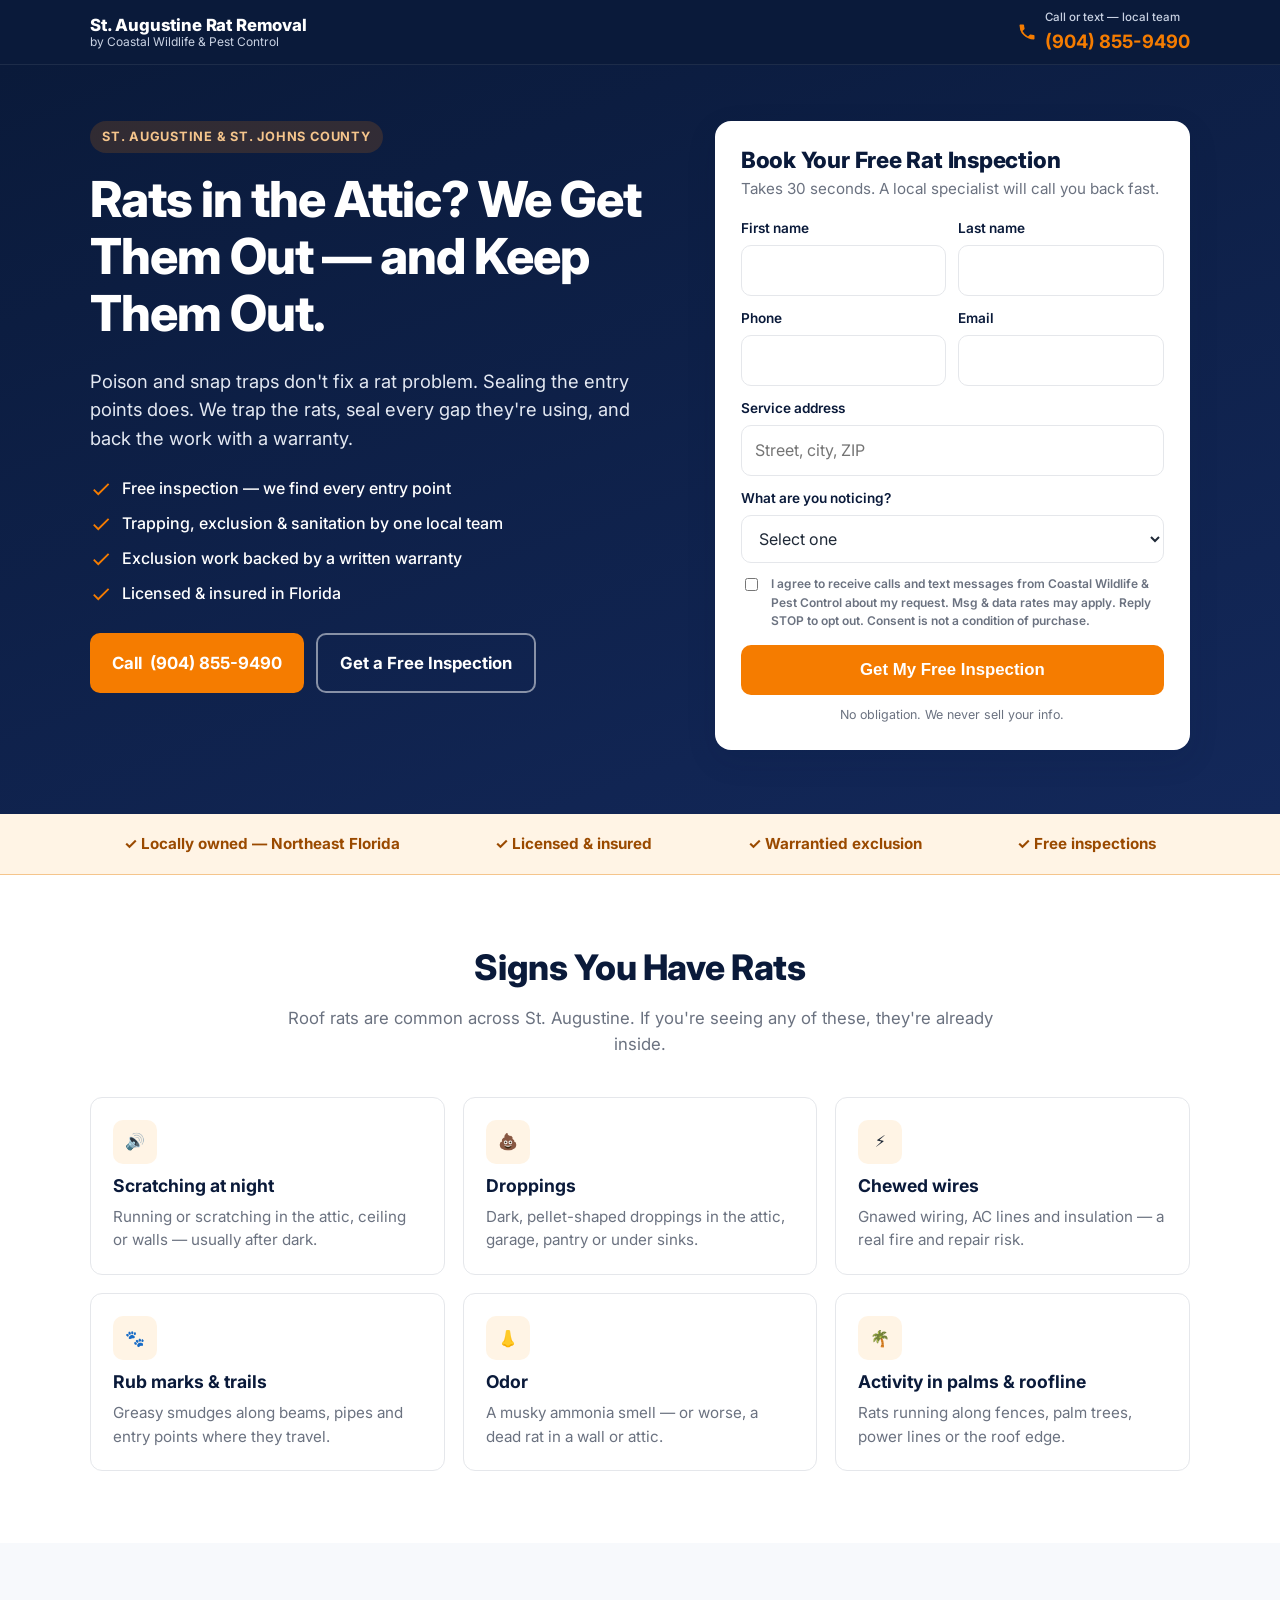
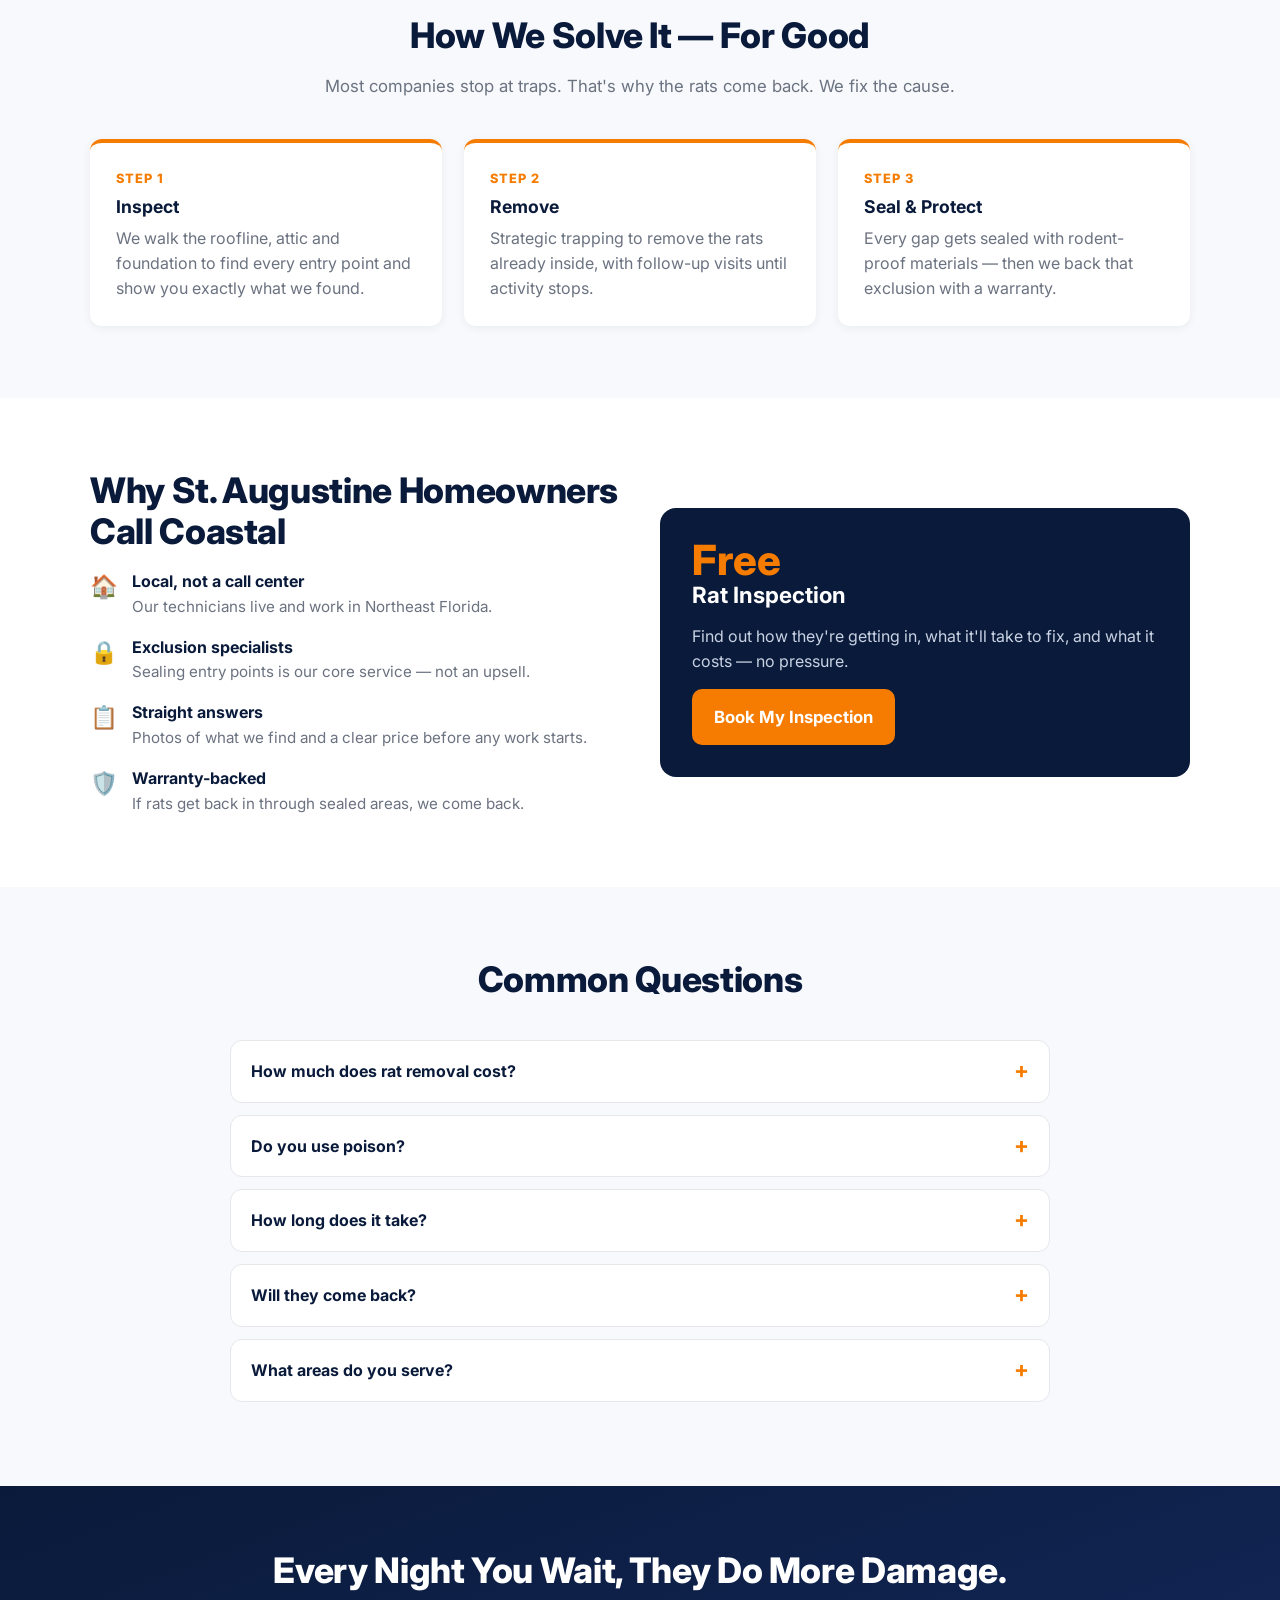
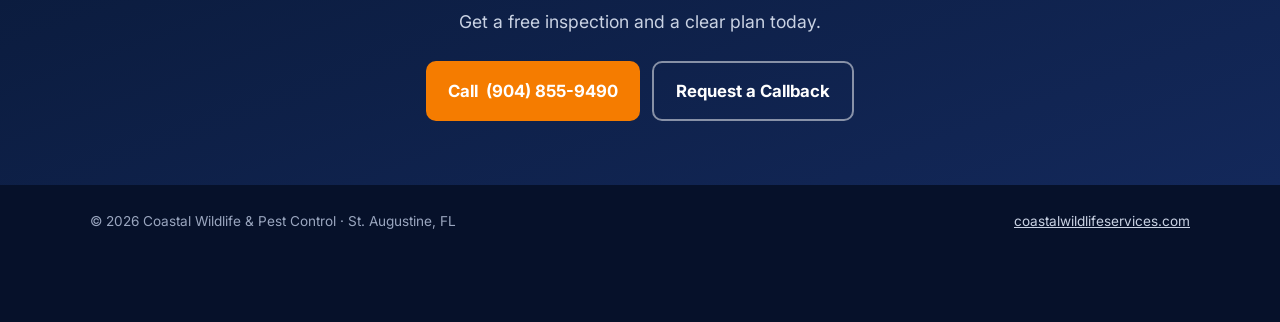
==== index.html @ d512c42c "Initial one-page rat removal lead funnel Co-Authored-By: Claude Opus 5.5 <noreply@anthropic.com> Cla" ====
<!doctype html>
<html lang="en">
<head>
<meta charset="utf-8">
<meta name="viewport" content="width=device-width, initial-scale=1">
<title>St. Augustine Rat Removal | Coastal Wildlife &amp; Pest Control</title>
<meta name="description" content="Local St. Augustine rat removal. We trap the rats, seal every entry point, and back the exclusion with a warranty. Free inspection — call or request a callback.">
<link rel="canonical" href="https://staugustineratremoval.com/">
<meta property="og:title" content="St. Augustine Rat Removal — Rats Out. Entry Points Sealed.">
<meta property="og:description" content="Local, licensed rat removal and exclusion in St. Johns County. Free inspection.">
<meta property="og:url" content="https://staugustineratremoval.com/">
<link rel="preconnect" href="https://fonts.googleapis.com">
<link rel="preconnect" href="https://fonts.gstatic.com" crossorigin>
<link href="https://fonts.googleapis.com/css2?family=Inter:wght@400;500;600;700;800&display=swap" rel="stylesheet">

<!-- Google Tag Manager: paste your GTM snippet here (fires Google Ads conversion on the 'lead_submit' dataLayer event) -->

<style>
  :root{
    --navy:#0A1A3A; --navy-2:#13285A; --orange:#F57C00; --orange-dk:#9A4A00;
    --ink:#1F2937; --muted:#6B7280; --line:#E5E7EB; --bg:#FFFFFF; --soft:#F7F9FC; --cream:#FFF4E5;
    --radius:12px; --shadow:0 10px 30px rgba(10,26,58,.12);
  }
  *{box-sizing:border-box}
  html{scroll-behavior:smooth}
  body{margin:0;font-family:Inter,system-ui,-apple-system,Segoe UI,Roboto,sans-serif;color:var(--ink);background:var(--bg);line-height:1.55;-webkit-font-smoothing:antialiased}
  a{color:inherit}
  .wrap{max-width:1140px;margin:0 auto;padding:0 20px}
  h1,h2,h3{line-height:1.15;margin:0 0 .5em;color:var(--navy)}
  h1{font-size:clamp(2rem,4.6vw,3.1rem);font-weight:800;color:#fff;letter-spacing:-.02em}
  h2{font-size:clamp(1.6rem,3.2vw,2.2rem);font-weight:800;letter-spacing:-.01em}
  h3{font-size:1.1rem;font-weight:700}
  .btn{display:inline-flex;align-items:center;justify-content:center;gap:.5em;font-weight:700;text-decoration:none;border:0;cursor:pointer;border-radius:10px;padding:15px 22px;font-size:1.05rem;transition:transform .08s ease,background .15s ease}
  .btn:active{transform:translateY(1px)}
  .btn-orange{background:var(--orange);color:#fff}
  .btn-orange:hover{background:#E06F00}
  .btn-ghost{background:transparent;color:#fff;border:2px solid rgba(255,255,255,.5)}
  .btn-ghost:hover{border-color:#fff}

  /* Header */
  header.top{background:var(--navy);color:#fff;position:sticky;top:0;z-index:50;border-bottom:1px solid rgba(255,255,255,.08)}
  header.top .wrap{display:flex;align-items:center;justify-content:space-between;height:64px}
  .brand{display:flex;flex-direction:column;line-height:1.1;text-decoration:none}
  .brand b{font-size:1.05rem;font-weight:800;letter-spacing:-.01em}
  .brand span{font-size:.75rem;color:#C9D2E3}
  .top .call{font-weight:700;text-decoration:none;display:flex;align-items:center;gap:.5em}
  .top .call small{display:block;font-weight:500;font-size:.72rem;color:#C9D2E3}
  .top .call .num{color:var(--orange);font-size:1.15rem;white-space:nowrap}

  /* Hero */
  .hero{background:linear-gradient(160deg,var(--navy) 0%,var(--navy-2) 100%);color:#fff;padding:56px 0 64px}
  .hero .grid{display:grid;grid-template-columns:1.1fr .9fr;gap:44px;align-items:start}
  .eyebrow{display:inline-block;background:rgba(245,124,0,.16);color:#F5C58C;font-weight:700;font-size:.8rem;letter-spacing:.06em;text-transform:uppercase;padding:6px 12px;border-radius:999px;margin-bottom:18px}
  .hero p.lead{font-size:1.15rem;color:#E3E8F2;max-width:560px;margin:0 0 24px}
  .checks{list-style:none;padding:0;margin:0 0 28px;display:grid;gap:10px}
  .checks li{display:flex;gap:10px;align-items:flex-start;color:#fff;font-weight:500}
  .checks svg{flex:0 0 22px;margin-top:2px}
  .hero-ctas{display:flex;gap:12px;flex-wrap:wrap}

  /* Form card */
  .card{background:#fff;color:var(--ink);border-radius:16px;box-shadow:var(--shadow);padding:26px}
  .card h2{font-size:1.4rem;margin-bottom:4px}
  .card .sub{color:var(--muted);margin:0 0 18px;font-size:.95rem}
  form .row{display:grid;grid-template-columns:1fr 1fr;gap:12px}
  label{display:block;font-weight:600;font-size:.85rem;margin:0 0 6px;color:var(--navy)}
  .field{margin-bottom:12px}
  input,select,textarea{width:100%;font:inherit;font-size:1rem;padding:12px 13px;border:1.5px solid var(--line);border-radius:10px;background:#fff;color:var(--ink)}
  input:focus,select:focus,textarea:focus{outline:none;border-color:var(--orange);box-shadow:0 0 0 3px rgba(245,124,0,.18)}
  textarea{resize:vertical;min-height:72px}
  .consent{display:flex;gap:10px;align-items:flex-start;font-size:.75rem;color:var(--muted);margin:6px 0 14px}
  .consent input{width:auto;margin-top:3px}
  form .btn{width:100%}
  .fine{font-size:.78rem;color:var(--muted);text-align:center;margin:10px 0 0}
  .err{color:#9B1C1C;font-size:.85rem;margin:8px 0 0;display:none}
  .hp{position:absolute;left:-9999px;opacity:0;height:0;width:0}
  .thanks{display:none;text-align:center;padding:20px 6px}
  .thanks h2{color:var(--navy)}

  /* Trust strip */
  .trust{background:var(--cream);border-bottom:1px solid #F5C58C}
  .trust .wrap{display:flex;flex-wrap:wrap;justify-content:space-around;gap:14px 28px;padding:18px 20px;font-weight:700;color:var(--orange-dk);font-size:.95rem}
  .trust span{display:flex;align-items:center;gap:8px}

  section.block{padding:72px 0}
  section.alt{background:var(--soft)}
  .center{text-align:center;max-width:720px;margin:0 auto 40px}
  .center p{color:var(--muted);font-size:1.05rem;margin:0}

  .signs{display:grid;grid-template-columns:repeat(3,1fr);gap:18px}
  .tile{background:#fff;border:1px solid var(--line);border-radius:var(--radius);padding:22px}
  .tile .ic{width:44px;height:44px;border-radius:10px;background:var(--cream);display:grid;place-items:center;margin-bottom:12px}
  .tile p{margin:0;color:var(--muted);font-size:.95rem}

  .steps{display:grid;grid-template-columns:repeat(3,1fr);gap:22px;counter-reset:s}
  .step{background:#fff;border-radius:var(--radius);padding:26px;border-top:4px solid var(--orange);box-shadow:0 2px 10px rgba(10,26,58,.06)}
  .step::before{counter-increment:s;content:"Step " counter(s);display:block;font-weight:800;color:var(--orange);font-size:.8rem;letter-spacing:.08em;text-transform:uppercase;margin-bottom:8px}
  .step p{margin:0;color:var(--muted)}

  .why{display:grid;grid-template-columns:1fr 1fr;gap:40px;align-items:center}
  .why ul{list-style:none;padding:0;margin:0;display:grid;gap:16px}
  .why li{display:flex;gap:14px}
  .why li b{display:block;color:var(--navy)}
  .why li span{color:var(--muted);font-size:.95rem}
  .callout{background:var(--navy);color:#fff;border-radius:16px;padding:32px}
  .callout h3{color:#fff;font-size:1.4rem}
  .callout p{color:#C9D2E3}
  .callout .big{font-size:2.6rem;font-weight:800;color:var(--orange);line-height:1}

  .faq{max-width:820px;margin:0 auto}
  details{background:#fff;border:1px solid var(--line);border-radius:var(--radius);padding:18px 20px;margin-bottom:12px}
  summary{font-weight:700;color:var(--navy);cursor:pointer;list-style:none;display:flex;justify-content:space-between;gap:12px}
  summary::-webkit-details-marker{display:none}
  summary::after{content:"+";color:var(--orange);font-size:1.4rem;line-height:1}
  details[open] summary::after{content:"–"}
  details p{margin:12px 0 0;color:var(--muted)}

  .final{background:linear-gradient(160deg,var(--navy),var(--navy-2));color:#fff;text-align:center;padding:64px 0}
  .final h2{color:#fff}
  .final p{color:#C9D2E3;margin:0 0 26px;font-size:1.1rem}

  footer{background:#06112A;color:#9AA6BF;font-size:.85rem;padding:26px 0 90px}
  footer .wrap{display:flex;flex-wrap:wrap;justify-content:space-between;gap:10px}
  footer a{color:#C9D2E3}

  /* Mobile sticky call bar */
  .mbar{display:none;position:fixed;left:0;right:0;bottom:0;z-index:60;background:#fff;border-top:1px solid var(--line);padding:10px 12px;gap:10px;box-shadow:0 -6px 20px rgba(10,26,58,.12)}
  .mbar .btn{flex:1;padding:13px 10px;font-size:1rem}
  .mbar .btn-navy{background:var(--navy);color:#fff}

  @media (max-width:900px){
    .hero .grid,.why{grid-template-columns:1fr}
    .signs,.steps{grid-template-columns:1fr 1fr}
    .hero{padding:36px 0 44px}
  }
  @media (max-width:600px){
    .signs,.steps{grid-template-columns:1fr}
    form .row{grid-template-columns:1fr;gap:0}
    .top .call small,.top .call .lbl{display:none}
    .top .call .num{font-size:1rem}
    .brand b{font-size:.95rem}
    .hero-ctas .btn-ghost{display:none}
    section.block{padding:52px 0}
    .mbar{display:flex}
  }
</style>
</head>
<body>

<header class="top">
  <div class="wrap">
    <a class="brand" href="#top" id="top">
      <b>St. Augustine Rat Removal</b>
      <span>by Coastal Wildlife &amp; Pest Control</span>
    </a>
    <a class="call js-tel" href="#">
      <svg width="20" height="20" viewBox="0 0 24 24" fill="#F57C00" aria-hidden="true"><path d="M6.6 10.8a15.1 15.1 0 0 0 6.6 6.6l2.2-2.2c.3-.3.7-.4 1-.2 1.1.4 2.3.6 3.6.6.6 0 1 .4 1 1V20c0 .6-.4 1-1 1A17 17 0 0 1 3 4c0-.6.4-1 1-1h3.5c.6 0 1 .4 1 1 0 1.3.2 2.5.6 3.6.1.3 0 .7-.2 1z"/></svg>
      <span><small class="lbl">Call or text — local team</small><span class="num js-phone">Call Now</span></span>
    </a>
  </div>
</header>

<section class="hero">
  <div class="wrap grid">
    <div>
      <span class="eyebrow">St. Augustine &amp; St. Johns County</span>
      <h1>Rats in the Attic? We Get Them Out — and Keep Them Out.</h1>
      <p class="lead">Poison and snap traps don't fix a rat problem. Sealing the entry points does. We trap the rats, seal every gap they're using, and back the work with a warranty.</p>
      <ul class="checks">
        <li><svg viewBox="0 0 24 24" fill="#F57C00" aria-hidden="true"><path d="M9 16.2 4.8 12l-1.4 1.4L9 19 21 7l-1.4-1.4z"/></svg>Free inspection — we find every entry point</li>
        <li><svg viewBox="0 0 24 24" fill="#F57C00" aria-hidden="true"><path d="M9 16.2 4.8 12l-1.4 1.4L9 19 21 7l-1.4-1.4z"/></svg>Trapping, exclusion &amp; sanitation by one local team</li>
        <li><svg viewBox="0 0 24 24" fill="#F57C00" aria-hidden="true"><path d="M9 16.2 4.8 12l-1.4 1.4L9 19 21 7l-1.4-1.4z"/></svg>Exclusion work backed by a written warranty</li>
        <li><svg viewBox="0 0 24 24" fill="#F57C00" aria-hidden="true"><path d="M9 16.2 4.8 12l-1.4 1.4L9 19 21 7l-1.4-1.4z"/></svg>Licensed &amp; insured in Florida</li>
      </ul>
      <div class="hero-ctas">
        <a class="btn btn-orange js-tel" href="#">Call <span class="js-phone">Now</span></a>
        <a class="btn btn-ghost" href="#quote">Get a Free Inspection</a>
      </div>
    </div>

    <div class="card" id="quote">
      <div id="formWrap">
        <h2>Book Your Free Rat Inspection</h2>
        <p class="sub">Takes 30 seconds. A local specialist will call you back fast.</p>
        <form id="leadForm" novalidate>
          <div class="row">
            <div class="field"><label for="first_name">First name</label><input id="first_name" name="first_name" autocomplete="given-name" required></div>
            <div class="field"><label for="last_name">Last name</label><input id="last_name" name="last_name" autocomplete="family-name" required></div>
          </div>
          <div class="row">
            <div class="field"><label for="phone">Phone</label><input id="phone" name="phone" type="tel" inputmode="tel" autocomplete="tel" required></div>
            <div class="field"><label for="email">Email</label><input id="email" name="email" type="email" autocomplete="email"></div>
          </div>
          <div class="field"><label for="address">Service address</label><input id="address" name="address" autocomplete="street-address" placeholder="Street, city, ZIP" required></div>
          <div class="field">
            <label for="issue">What are you noticing?</label>
            <select id="issue" name="issue" required>
              <option value="">Select one</option>
              <option>Scratching / noises in attic or walls</option>
              <option>Saw a rat inside or outside</option>
              <option>Droppings or chewed items</option>
              <option>Chewed wires / insulation damage</option>
              <option>Need entry points sealed</option>
              <option>Something else</option>
            </select>
          </div>
          <input class="hp" type="text" name="company_website" tabindex="-1" autocomplete="off" aria-hidden="true">
          <label class="consent"><input type="checkbox" name="sms_consent" value="yes">I agree to receive calls and text messages from Coastal Wildlife &amp; Pest Control about my request. Msg &amp; data rates may apply. Reply STOP to opt out. Consent is not a condition of purchase.</label>
          <button class="btn btn-orange" type="submit" id="submitBtn">Get My Free Inspection</button>
          <p class="err" id="formErr">Please fill in your name, phone, address and issue.</p>
          <p class="fine">No obligation. We never sell your info.</p>
        </form>
      </div>
      <div class="thanks" id="thanks">
        <svg width="56" height="56" viewBox="0 0 24 24" fill="#F57C00" aria-hidden="true"><path d="M12 2a10 10 0 1 0 0 20 10 10 0 0 0 0-20zm-2 15-5-5 1.4-1.4L10 14.2l7.6-7.6L19 8z"/></svg>
        <h2>Got it — we're on it.</h2>
        <p class="sub">A specialist will call you shortly. Need us sooner?</p>
        <a class="btn btn-orange js-tel" href="#">Call <span class="js-phone">Now</span></a>
      </div>
    </div>
  </div>
</section>

<div class="trust">
  <div class="wrap">
    <span>✓ Locally owned — Northeast Florida</span>
    <span>✓ Licensed &amp; insured</span>
    <span>✓ Warrantied exclusion</span>
    <span>✓ Free inspections</span>
  </div>
</div>

<section class="block">
  <div class="wrap">
    <div class="center">
      <h2>Signs You Have Rats</h2>
      <p>Roof rats are common across St. Augustine. If you're seeing any of these, they're already inside.</p>
    </div>
    <div class="signs">
      <div class="tile"><div class="ic">🔊</div><h3>Scratching at night</h3><p>Running or scratching in the attic, ceiling or walls — usually after dark.</p></div>
      <div class="tile"><div class="ic">💩</div><h3>Droppings</h3><p>Dark, pellet-shaped droppings in the attic, garage, pantry or under sinks.</p></div>
      <div class="tile"><div class="ic">⚡</div><h3>Chewed wires</h3><p>Gnawed wiring, AC lines and insulation — a real fire and repair risk.</p></div>
      <div class="tile"><div class="ic">🐾</div><h3>Rub marks &amp; trails</h3><p>Greasy smudges along beams, pipes and entry points where they travel.</p></div>
      <div class="tile"><div class="ic">👃</div><h3>Odor</h3><p>A musky ammonia smell — or worse, a dead rat in a wall or attic.</p></div>
      <div class="tile"><div class="ic">🌴</div><h3>Activity in palms &amp; roofline</h3><p>Rats running along fences, palm trees, power lines or the roof edge.</p></div>
    </div>
  </div>
</section>

<section class="block alt">
  <div class="wrap">
    <div class="center">
      <h2>How We Solve It — For Good</h2>
      <p>Most companies stop at traps. That's why the rats come back. We fix the cause.</p>
    </div>
    <div class="steps">
      <div class="step"><h3>Inspect</h3><p>We walk the roofline, attic and foundation to find every entry point and show you exactly what we found.</p></div>
      <div class="step"><h3>Remove</h3><p>Strategic trapping to remove the rats already inside, with follow-up visits until activity stops.</p></div>
      <div class="step"><h3>Seal &amp; Protect</h3><p>Every gap gets sealed with rodent-proof materials — then we back that exclusion with a warranty.</p></div>
    </div>
  </div>
</section>

<section class="block">
  <div class="wrap why">
    <div>
      <h2>Why St. Augustine Homeowners Call Coastal</h2>
      <ul>
        <li><span style="font-size:1.4rem">🏠</span><div><b>Local, not a call center</b><span>Our technicians live and work in Northeast Florida.</span></div></li>
        <li><span style="font-size:1.4rem">🔒</span><div><b>Exclusion specialists</b><span>Sealing entry points is our core service — not an upsell.</span></div></li>
        <li><span style="font-size:1.4rem">📋</span><div><b>Straight answers</b><span>Photos of what we find and a clear price before any work starts.</span></div></li>
        <li><span style="font-size:1.4rem">🛡️</span><div><b>Warranty-backed</b><span>If rats get back in through sealed areas, we come back.</span></div></li>
      </ul>
    </div>
    <div class="callout">
      <div class="big">Free</div>
      <h3>Rat Inspection</h3>
      <p>Find out how they're getting in, what it'll take to fix, and what it costs — no pressure.</p>
      <a class="btn btn-orange" href="#quote">Book My Inspection</a>
    </div>
  </div>
</section>

<section class="block alt">
  <div class="wrap">
    <div class="center"><h2>Common Questions</h2></div>
    <div class="faq">
      <details><summary>How much does rat removal cost?</summary><p>It depends on the size of the home and how many entry points need sealing. The inspection is free, and you get a clear, written price before we start.</p></details>
      <details><summary>Do you use poison?</summary><p>Not inside your home. Poisoned rats often die in walls and attics, causing odor problems. We remove them with trapping and stop new ones by sealing entry points.</p></details>
      <details><summary>How long does it take?</summary><p>Exclusion work is usually completed in a day or two, with trap checks over the following visits until activity stops.</p></details>
      <details><summary>Will they come back?</summary><p>Not through the areas we seal — that's what the warranty covers. Sealing entry points is the only permanent fix.</p></details>
      <details><summary>What areas do you serve?</summary><p>St. Augustine, St. Augustine Beach, Vilano Beach, World Golf Village, St. Johns, Ponte Vedra, Palm Coast and surrounding St. Johns County.</p></details>
    </div>
  </div>
</section>

<section class="final">
  <div class="wrap">
    <h2>Every Night You Wait, They Do More Damage.</h2>
    <p>Get a free inspection and a clear plan today.</p>
    <div class="hero-ctas" style="justify-content:center">
      <a class="btn btn-orange js-tel" href="#">Call <span class="js-phone">Now</span></a>
      <a class="btn btn-ghost" href="#quote">Request a Callback</a>
    </div>
  </div>
</section>

<footer>
  <div class="wrap">
    <span>© <span id="yr"></span> Coastal Wildlife &amp; Pest Control · St. Augustine, FL</span>
    <span><a href="https://coastalwildlifeservices.com">coastalwildlifeservices.com</a></span>
  </div>
</footer>

<div class="mbar">
  <a class="btn btn-orange js-tel" href="#">📞 Call Now</a>
  <a class="btn btn-navy" href="#quote">Free Inspection</a>
</div>

<script>
  /* ===== CONFIG — set these two before going live ===== */
  var CONFIG = {
    PHONE: "(904) 855-9490",          // main line; swap for a dedicated CallRail number to track this domain
    WEBHOOK_URL: ""                    // GoHighLevel workflow "Inbound Webhook" trigger URL
  };
  /* ==================================================== */

  (function(){
    var digits = CONFIG.PHONE.replace(/\D/g,"");
    document.querySelectorAll(".js-tel").forEach(function(a){ a.href = "tel:+1" + digits.slice(-10); });
    document.querySelectorAll(".js-phone").forEach(function(s){ s.textContent = CONFIG.PHONE; });
    document.getElementById("yr").textContent = new Date().getFullYear();

    // Persist ad-click attribution so it survives page reloads
    var q = new URLSearchParams(location.search), keys = ["utm_source","utm_medium","utm_campaign","utm_term","utm_content","gclid","gbraid","wbraid","fbclid"];
    keys.forEach(function(k){ var v=q.get(k); if(v){ try{ localStorage.setItem("sarr_"+k,v); }catch(e){} } });
    function attr(k){ var v=q.get(k); if(v) return v; try{ return localStorage.getItem("sarr_"+k)||""; }catch(e){ return ""; } }

    // Track phone clicks as a conversion event
    window.dataLayer = window.dataLayer || [];
    document.querySelectorAll(".js-tel").forEach(function(a){ a.addEventListener("click",function(){ dataLayer.push({event:"phone_click"}); }); });

    var form = document.getElementById("leadForm"), err = document.getElementById("formErr"), btn = document.getElementById("submitBtn");
    form.addEventListener("submit", function(e){
      e.preventDefault();
      err.style.display = "none";
      var f = new FormData(form);
      if (f.get("company_website")) return;                     // honeypot: bot
      var phone = (f.get("phone")||"").replace(/\D/g,"");
      if (!f.get("first_name") || !f.get("last_name") || phone.length < 10 || !f.get("address") || !f.get("issue")) {
        err.style.display = "block"; return;
      }
      var payload = {
        first_name: f.get("first_name"), last_name: f.get("last_name"),
        phone: "+1" + phone.slice(-10), email: f.get("email") || "",
        address: f.get("address"), issue: f.get("issue"),
        sms_consent: f.get("sms_consent") === "yes",
        source: "staugustineratremoval.com", landing_page: location.href, referrer: document.referrer
      };
      keys.forEach(function(k){ payload[k] = attr(k); });

      btn.disabled = true; btn.textContent = "Sending…";
      if (!CONFIG.WEBHOOK_URL) { err.textContent = "Online booking isn't live yet. Please call us at " + CONFIG.PHONE + "."; err.style.display = "block"; btn.disabled = false; btn.textContent = "Get My Free Inspection"; return; }
      // Form-encoded + no-cors avoids a CORS preflight, which GHL webhooks don't answer
      fetch(CONFIG.WEBHOOK_URL, { method:"POST", mode:"no-cors", body: new URLSearchParams(payload) })
        .then(function(){
          dataLayer.push({event:"lead_submit"});
          document.getElementById("formWrap").style.display = "none";
          document.getElementById("thanks").style.display = "block";
        })
        .catch(function(){
          btn.disabled = false; btn.textContent = "Get My Free Inspection";
          err.textContent = "Something went wrong. Please call us at " + CONFIG.PHONE + ".";
          err.style.display = "block";
        });
    });
  })();
</script>
</body>
</html>
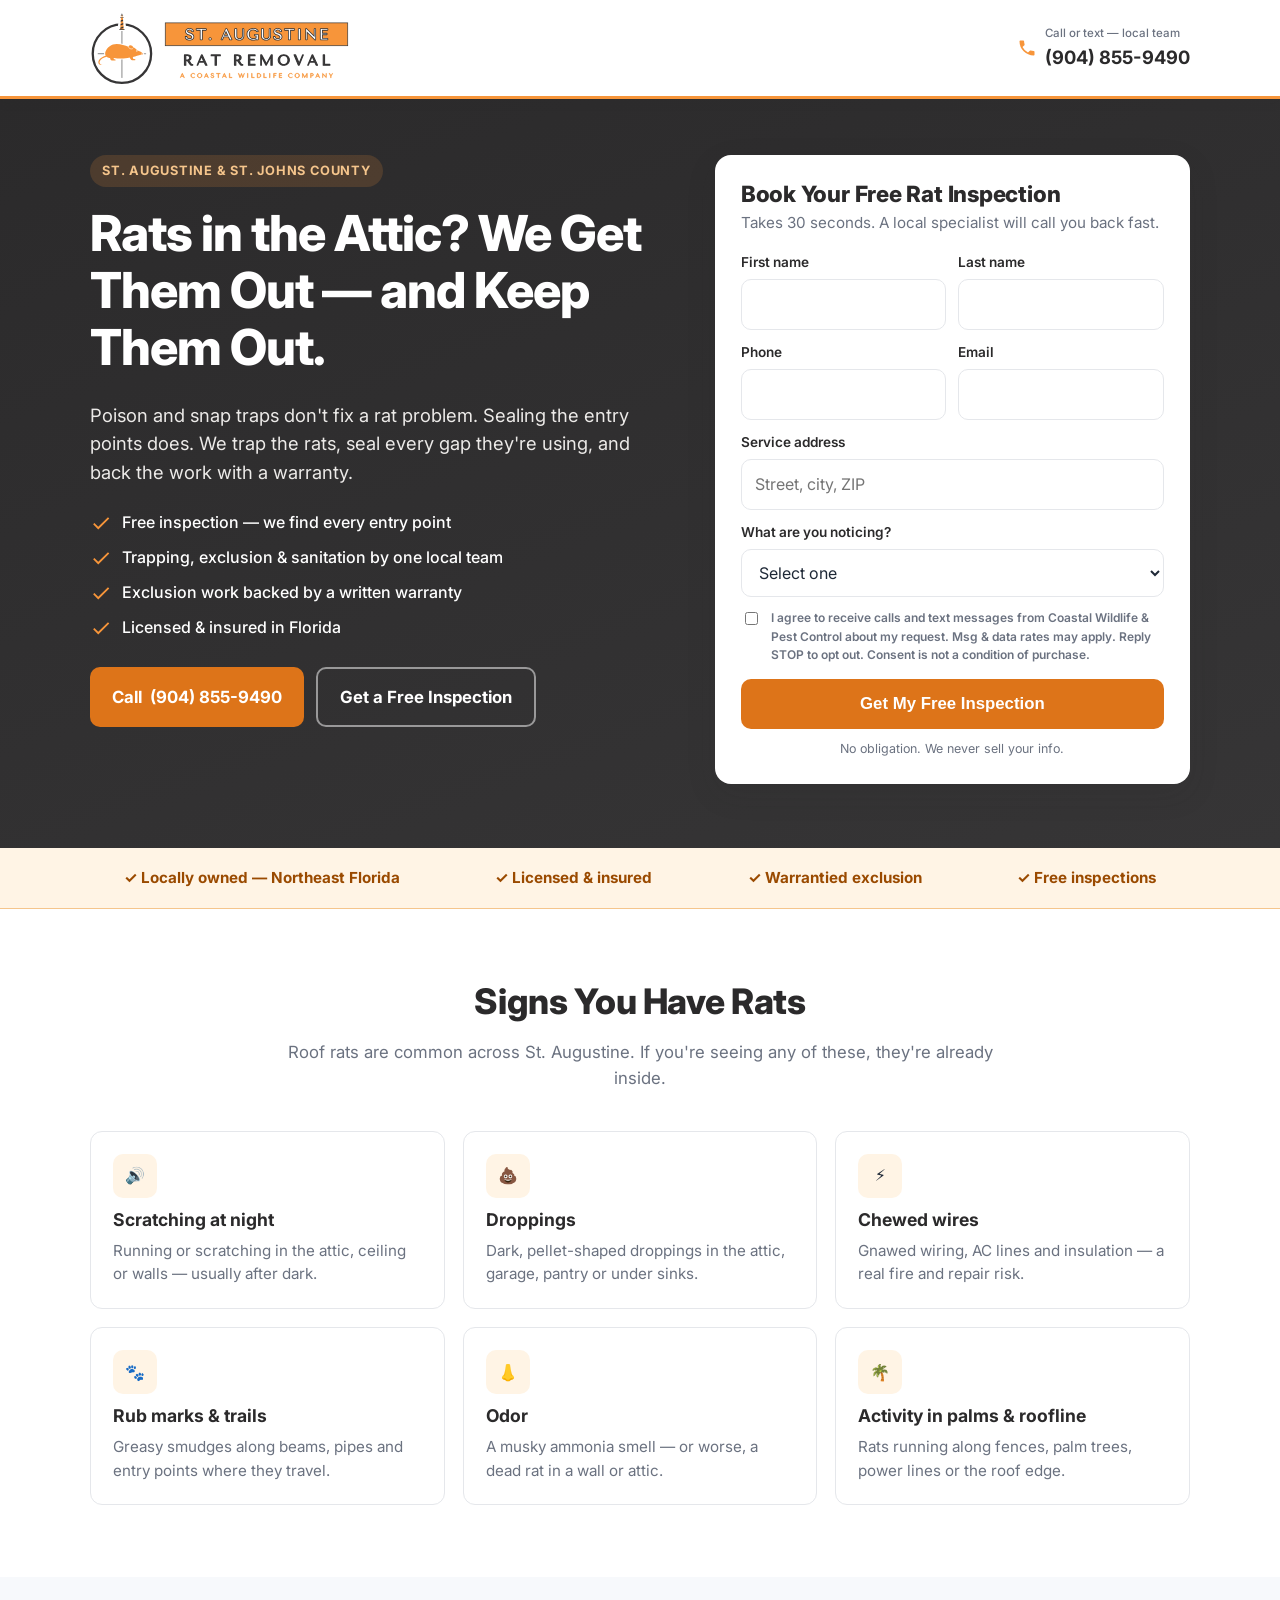
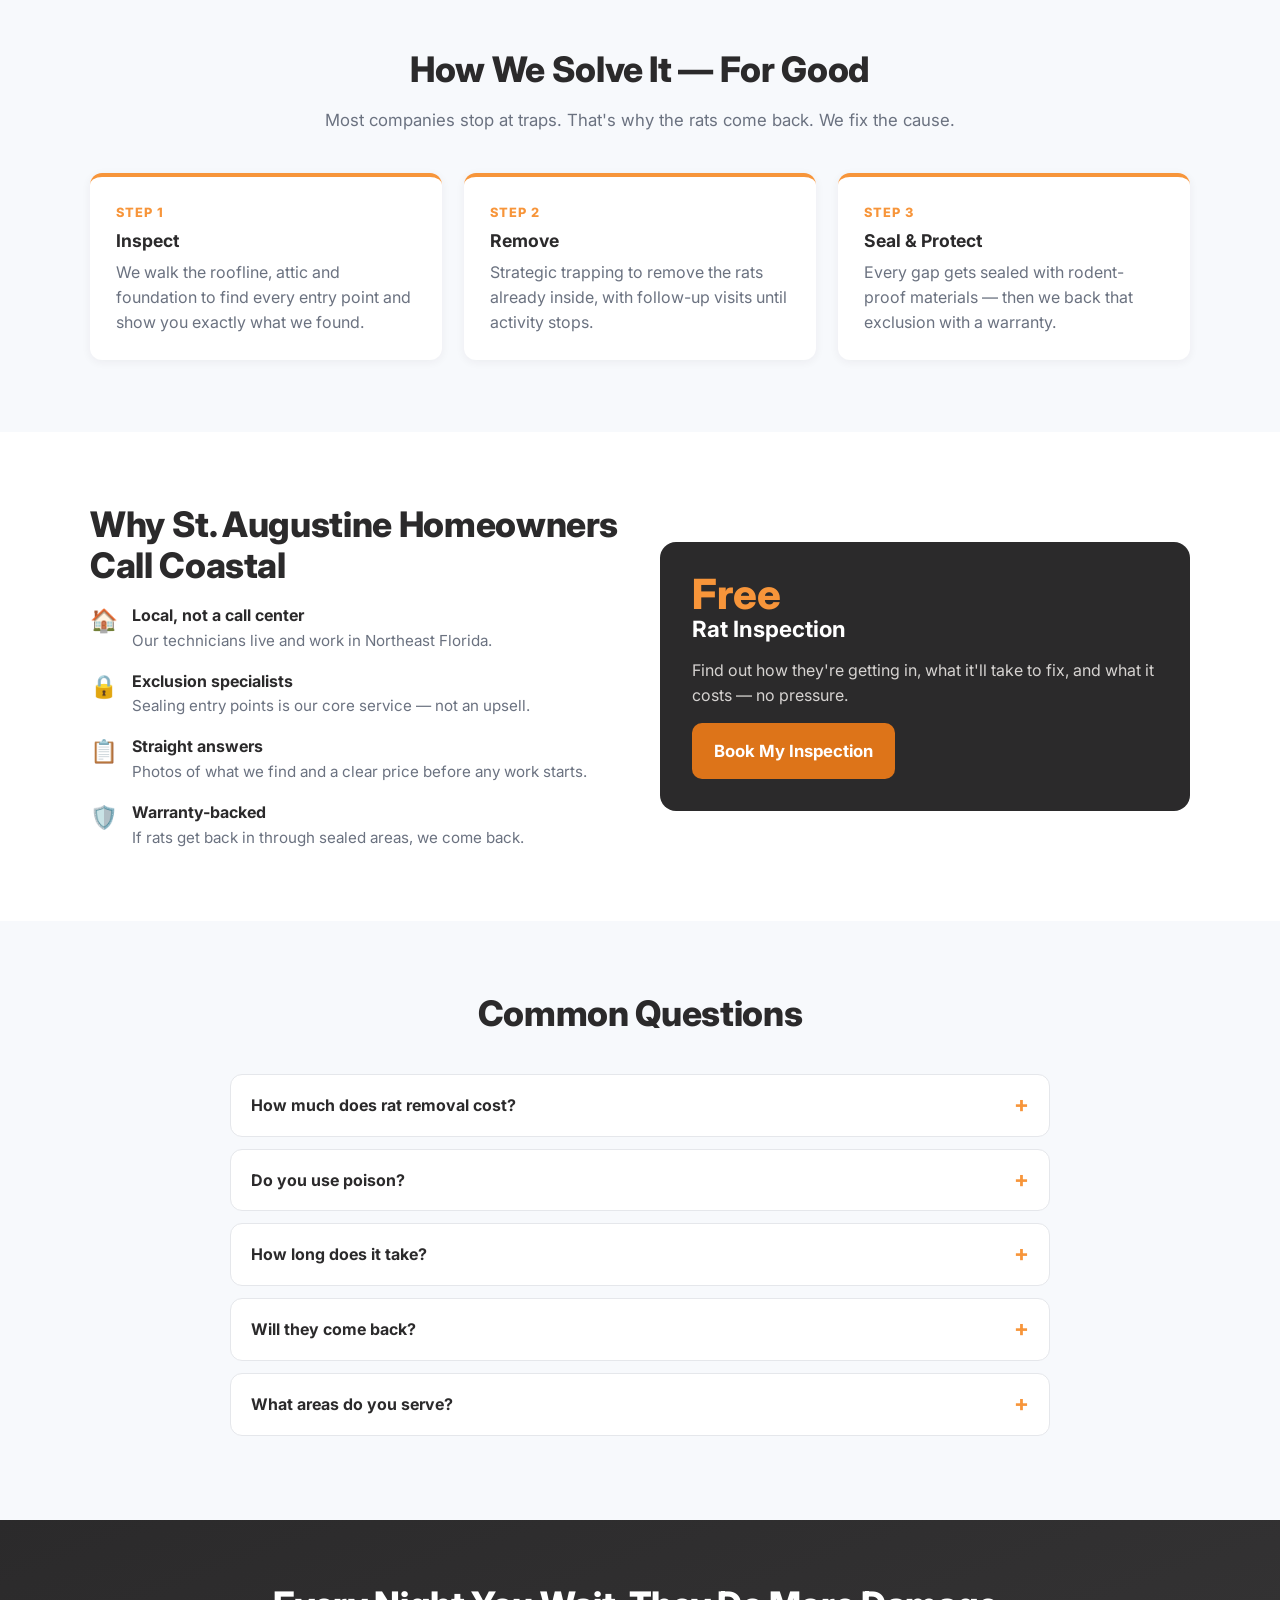
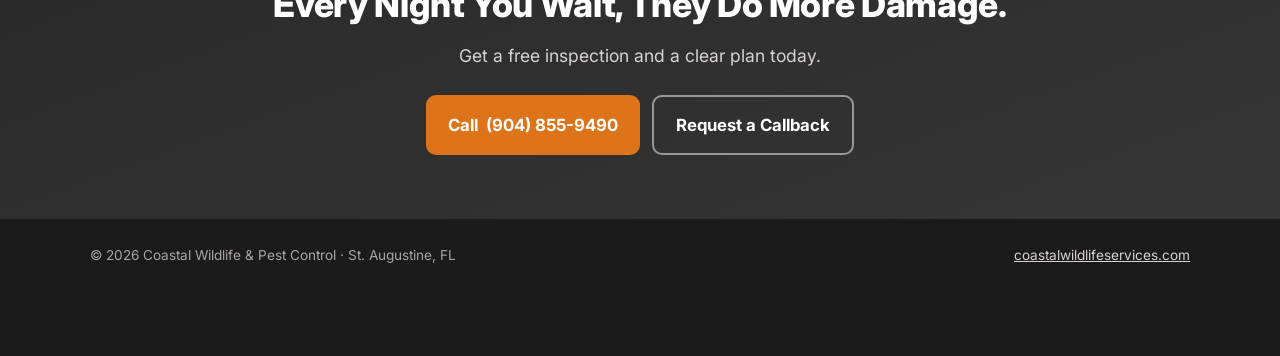
==== commit 977a6460: "Add St. Augustine Rat Removal logo and match page palette to it Header now shows the horizontal logo" ====
--- a/index.html
+++ b/index.html
@@ -5,9 +5,14 @@
 <meta name="viewport" content="width=device-width, initial-scale=1">
 <title>St. Augustine Rat Removal | Coastal Wildlife &amp; Pest Control</title>
 <meta name="description" content="Local St. Augustine rat removal. We trap the rats, seal every entry point, and back the exclusion with a warranty. Free inspection — call or request a callback.">
+<link rel="icon" href="/favicon.ico" sizes="any">
+<link rel="icon" href="/img/icon.svg" type="image/svg+xml">
+<link rel="apple-touch-icon" href="/apple-touch-icon.png">
+<meta name="theme-color" content="#2B2A2B">
 <link rel="canonical" href="https://staugustineratremoval.com/">
 <meta property="og:title" content="St. Augustine Rat Removal — Rats Out. Entry Points Sealed.">
 <meta property="og:description" content="Local, licensed rat removal and exclusion in St. Johns County. Free inspection.">
+<meta property="og:image" content="https://staugustineratremoval.com/img/logo-og.png">
 <meta property="og:url" content="https://staugustineratremoval.com/">
 <link rel="preconnect" href="https://fonts.googleapis.com">
 <link rel="preconnect" href="https://fonts.gstatic.com" crossorigin>
@@ -17,9 +22,9 @@
 
 <style>
   :root{
-    --navy:#0A1A3A; --navy-2:#13285A; --orange:#F57C00; --orange-dk:#9A4A00;
+    --navy:#2B2A2B; --navy-2:#363536; --orange:#F7953A; --orange-btn:#DD7419; --orange-dk:#9A4A00;
     --ink:#1F2937; --muted:#6B7280; --line:#E5E7EB; --bg:#FFFFFF; --soft:#F7F9FC; --cream:#FFF4E5;
-    --radius:12px; --shadow:0 10px 30px rgba(10,26,58,.12);
+    --radius:12px; --shadow:0 10px 30px rgba(43,42,43,.12);
   }
   *{box-sizing:border-box}
   html{scroll-behavior:smooth}
@@ -32,26 +37,25 @@
   h3{font-size:1.1rem;font-weight:700}
   .btn{display:inline-flex;align-items:center;justify-content:center;gap:.5em;font-weight:700;text-decoration:none;border:0;cursor:pointer;border-radius:10px;padding:15px 22px;font-size:1.05rem;transition:transform .08s ease,background .15s ease}
   .btn:active{transform:translateY(1px)}
-  .btn-orange{background:var(--orange);color:#fff}
-  .btn-orange:hover{background:#E06F00}
+  .btn-orange{background:var(--orange-btn);color:#fff}
+  .btn-orange:hover{background:#C9650F}
   .btn-ghost{background:transparent;color:#fff;border:2px solid rgba(255,255,255,.5)}
   .btn-ghost:hover{border-color:#fff}
 
   /* Header */
-  header.top{background:var(--navy);color:#fff;position:sticky;top:0;z-index:50;border-bottom:1px solid rgba(255,255,255,.08)}
-  header.top .wrap{display:flex;align-items:center;justify-content:space-between;height:64px}
-  .brand{display:flex;flex-direction:column;line-height:1.1;text-decoration:none}
-  .brand b{font-size:1.05rem;font-weight:800;letter-spacing:-.01em}
-  .brand span{font-size:.75rem;color:#C9D2E3}
+  header.top{background:#fff;color:var(--navy);position:sticky;top:0;z-index:50;border-bottom:3px solid var(--orange);box-shadow:0 2px 12px rgba(43,42,43,.08)}
+  header.top .wrap{display:flex;align-items:center;justify-content:space-between;height:96px;gap:12px}
+  .brand{display:flex;align-items:center;text-decoration:none}
+  .brand img{display:block;height:74px;width:auto}
   .top .call{font-weight:700;text-decoration:none;display:flex;align-items:center;gap:.5em}
-  .top .call small{display:block;font-weight:500;font-size:.72rem;color:#C9D2E3}
-  .top .call .num{color:var(--orange);font-size:1.15rem;white-space:nowrap}
+  .top .call small{display:block;font-weight:500;font-size:.72rem;color:var(--muted)}
+  .top .call .num{color:var(--navy);font-size:1.15rem;white-space:nowrap}
 
   /* Hero */
   .hero{background:linear-gradient(160deg,var(--navy) 0%,var(--navy-2) 100%);color:#fff;padding:56px 0 64px}
   .hero .grid{display:grid;grid-template-columns:1.1fr .9fr;gap:44px;align-items:start}
-  .eyebrow{display:inline-block;background:rgba(245,124,0,.16);color:#F5C58C;font-weight:700;font-size:.8rem;letter-spacing:.06em;text-transform:uppercase;padding:6px 12px;border-radius:999px;margin-bottom:18px}
-  .hero p.lead{font-size:1.15rem;color:#E3E8F2;max-width:560px;margin:0 0 24px}
+  .eyebrow{display:inline-block;background:rgba(247,149,58,.16);color:#F5C58C;font-weight:700;font-size:.8rem;letter-spacing:.06em;text-transform:uppercase;padding:6px 12px;border-radius:999px;margin-bottom:18px}
+  .hero p.lead{font-size:1.15rem;color:#ECEAE8;max-width:560px;margin:0 0 24px}
   .checks{list-style:none;padding:0;margin:0 0 28px;display:grid;gap:10px}
   .checks li{display:flex;gap:10px;align-items:flex-start;color:#fff;font-weight:500}
   .checks svg{flex:0 0 22px;margin-top:2px}
@@ -65,7 +69,7 @@
   label{display:block;font-weight:600;font-size:.85rem;margin:0 0 6px;color:var(--navy)}
   .field{margin-bottom:12px}
   input,select,textarea{width:100%;font:inherit;font-size:1rem;padding:12px 13px;border:1.5px solid var(--line);border-radius:10px;background:#fff;color:var(--ink)}
-  input:focus,select:focus,textarea:focus{outline:none;border-color:var(--orange);box-shadow:0 0 0 3px rgba(245,124,0,.18)}
+  input:focus,select:focus,textarea:focus{outline:none;border-color:var(--orange);box-shadow:0 0 0 3px rgba(247,149,58,.18)}
   textarea{resize:vertical;min-height:72px}
   .consent{display:flex;gap:10px;align-items:flex-start;font-size:.75rem;color:var(--muted);margin:6px 0 14px}
   .consent input{width:auto;margin-top:3px}
@@ -92,7 +96,7 @@
   .tile p{margin:0;color:var(--muted);font-size:.95rem}
 
   .steps{display:grid;grid-template-columns:repeat(3,1fr);gap:22px;counter-reset:s}
-  .step{background:#fff;border-radius:var(--radius);padding:26px;border-top:4px solid var(--orange);box-shadow:0 2px 10px rgba(10,26,58,.06)}
+  .step{background:#fff;border-radius:var(--radius);padding:26px;border-top:4px solid var(--orange);box-shadow:0 2px 10px rgba(43,42,43,.06)}
   .step::before{counter-increment:s;content:"Step " counter(s);display:block;font-weight:800;color:var(--orange);font-size:.8rem;letter-spacing:.08em;text-transform:uppercase;margin-bottom:8px}
   .step p{margin:0;color:var(--muted)}
 
@@ -103,7 +107,7 @@
   .why li span{color:var(--muted);font-size:.95rem}
   .callout{background:var(--navy);color:#fff;border-radius:16px;padding:32px}
   .callout h3{color:#fff;font-size:1.4rem}
-  .callout p{color:#C9D2E3}
+  .callout p{color:#D6D3D1}
   .callout .big{font-size:2.6rem;font-weight:800;color:var(--orange);line-height:1}
 
   .faq{max-width:820px;margin:0 auto}
@@ -116,14 +120,14 @@
 
   .final{background:linear-gradient(160deg,var(--navy),var(--navy-2));color:#fff;text-align:center;padding:64px 0}
   .final h2{color:#fff}
-  .final p{color:#C9D2E3;margin:0 0 26px;font-size:1.1rem}
-
-  footer{background:#06112A;color:#9AA6BF;font-size:.85rem;padding:26px 0 90px}
+  .final p{color:#D6D3D1;margin:0 0 26px;font-size:1.1rem}
+
+  footer{background:#1C1B1C;color:#A8A5A3;font-size:.85rem;padding:26px 0 90px}
   footer .wrap{display:flex;flex-wrap:wrap;justify-content:space-between;gap:10px}
-  footer a{color:#C9D2E3}
+  footer a{color:#D6D3D1}
 
   /* Mobile sticky call bar */
-  .mbar{display:none;position:fixed;left:0;right:0;bottom:0;z-index:60;background:#fff;border-top:1px solid var(--line);padding:10px 12px;gap:10px;box-shadow:0 -6px 20px rgba(10,26,58,.12)}
+  .mbar{display:none;position:fixed;left:0;right:0;bottom:0;z-index:60;background:#fff;border-top:1px solid var(--line);padding:10px 12px;gap:10px;box-shadow:0 -6px 20px rgba(43,42,43,.12)}
   .mbar .btn{flex:1;padding:13px 10px;font-size:1rem}
   .mbar .btn-navy{background:var(--navy);color:#fff}
 
@@ -137,7 +141,8 @@
     form .row{grid-template-columns:1fr;gap:0}
     .top .call small,.top .call .lbl{display:none}
     .top .call .num{font-size:1rem}
-    .brand b{font-size:.95rem}
+    .brand img{height:54px}
+    header.top .wrap{height:74px}
     .hero-ctas .btn-ghost{display:none}
     section.block{padding:52px 0}
     .mbar{display:flex}
@@ -149,11 +154,10 @@
 <header class="top">
   <div class="wrap">
     <a class="brand" href="#top" id="top">
-      <b>St. Augustine Rat Removal</b>
-      <span>by Coastal Wildlife &amp; Pest Control</span>
+      <img src="/img/logo-horizontal.svg" width="1140" height="324" alt="St. Augustine Rat Removal — a Coastal Wildlife company">
     </a>
     <a class="call js-tel" href="#">
-      <svg width="20" height="20" viewBox="0 0 24 24" fill="#F57C00" aria-hidden="true"><path d="M6.6 10.8a15.1 15.1 0 0 0 6.6 6.6l2.2-2.2c.3-.3.7-.4 1-.2 1.1.4 2.3.6 3.6.6.6 0 1 .4 1 1V20c0 .6-.4 1-1 1A17 17 0 0 1 3 4c0-.6.4-1 1-1h3.5c.6 0 1 .4 1 1 0 1.3.2 2.5.6 3.6.1.3 0 .7-.2 1z"/></svg>
+      <svg width="20" height="20" viewBox="0 0 24 24" fill="#F7953A" aria-hidden="true"><path d="M6.6 10.8a15.1 15.1 0 0 0 6.6 6.6l2.2-2.2c.3-.3.7-.4 1-.2 1.1.4 2.3.6 3.6.6.6 0 1 .4 1 1V20c0 .6-.4 1-1 1A17 17 0 0 1 3 4c0-.6.4-1 1-1h3.5c.6 0 1 .4 1 1 0 1.3.2 2.5.6 3.6.1.3 0 .7-.2 1z"/></svg>
       <span><small class="lbl">Call or text — local team</small><span class="num js-phone">Call Now</span></span>
     </a>
   </div>
@@ -166,10 +170,10 @@
       <h1>Rats in the Attic? We Get Them Out — and Keep Them Out.</h1>
       <p class="lead">Poison and snap traps don't fix a rat problem. Sealing the entry points does. We trap the rats, seal every gap they're using, and back the work with a warranty.</p>
       <ul class="checks">
-        <li><svg viewBox="0 0 24 24" fill="#F57C00" aria-hidden="true"><path d="M9 16.2 4.8 12l-1.4 1.4L9 19 21 7l-1.4-1.4z"/></svg>Free inspection — we find every entry point</li>
-        <li><svg viewBox="0 0 24 24" fill="#F57C00" aria-hidden="true"><path d="M9 16.2 4.8 12l-1.4 1.4L9 19 21 7l-1.4-1.4z"/></svg>Trapping, exclusion &amp; sanitation by one local team</li>
-        <li><svg viewBox="0 0 24 24" fill="#F57C00" aria-hidden="true"><path d="M9 16.2 4.8 12l-1.4 1.4L9 19 21 7l-1.4-1.4z"/></svg>Exclusion work backed by a written warranty</li>
-        <li><svg viewBox="0 0 24 24" fill="#F57C00" aria-hidden="true"><path d="M9 16.2 4.8 12l-1.4 1.4L9 19 21 7l-1.4-1.4z"/></svg>Licensed &amp; insured in Florida</li>
+        <li><svg viewBox="0 0 24 24" fill="#F7953A" aria-hidden="true"><path d="M9 16.2 4.8 12l-1.4 1.4L9 19 21 7l-1.4-1.4z"/></svg>Free inspection — we find every entry point</li>
+        <li><svg viewBox="0 0 24 24" fill="#F7953A" aria-hidden="true"><path d="M9 16.2 4.8 12l-1.4 1.4L9 19 21 7l-1.4-1.4z"/></svg>Trapping, exclusion &amp; sanitation by one local team</li>
+        <li><svg viewBox="0 0 24 24" fill="#F7953A" aria-hidden="true"><path d="M9 16.2 4.8 12l-1.4 1.4L9 19 21 7l-1.4-1.4z"/></svg>Exclusion work backed by a written warranty</li>
+        <li><svg viewBox="0 0 24 24" fill="#F7953A" aria-hidden="true"><path d="M9 16.2 4.8 12l-1.4 1.4L9 19 21 7l-1.4-1.4z"/></svg>Licensed &amp; insured in Florida</li>
       </ul>
       <div class="hero-ctas">
         <a class="btn btn-orange js-tel" href="#">Call <span class="js-phone">Now</span></a>
@@ -211,7 +215,7 @@
         </form>
       </div>
       <div class="thanks" id="thanks">
-        <svg width="56" height="56" viewBox="0 0 24 24" fill="#F57C00" aria-hidden="true"><path d="M12 2a10 10 0 1 0 0 20 10 10 0 0 0 0-20zm-2 15-5-5 1.4-1.4L10 14.2l7.6-7.6L19 8z"/></svg>
+        <svg width="56" height="56" viewBox="0 0 24 24" fill="#F7953A" aria-hidden="true"><path d="M12 2a10 10 0 1 0 0 20 10 10 0 0 0 0-20zm-2 15-5-5 1.4-1.4L10 14.2l7.6-7.6L19 8z"/></svg>
         <h2>Got it — we're on it.</h2>
         <p class="sub">A specialist will call you shortly. Need us sooner?</p>
         <a class="btn btn-orange js-tel" href="#">Call <span class="js-phone">Now</span></a>
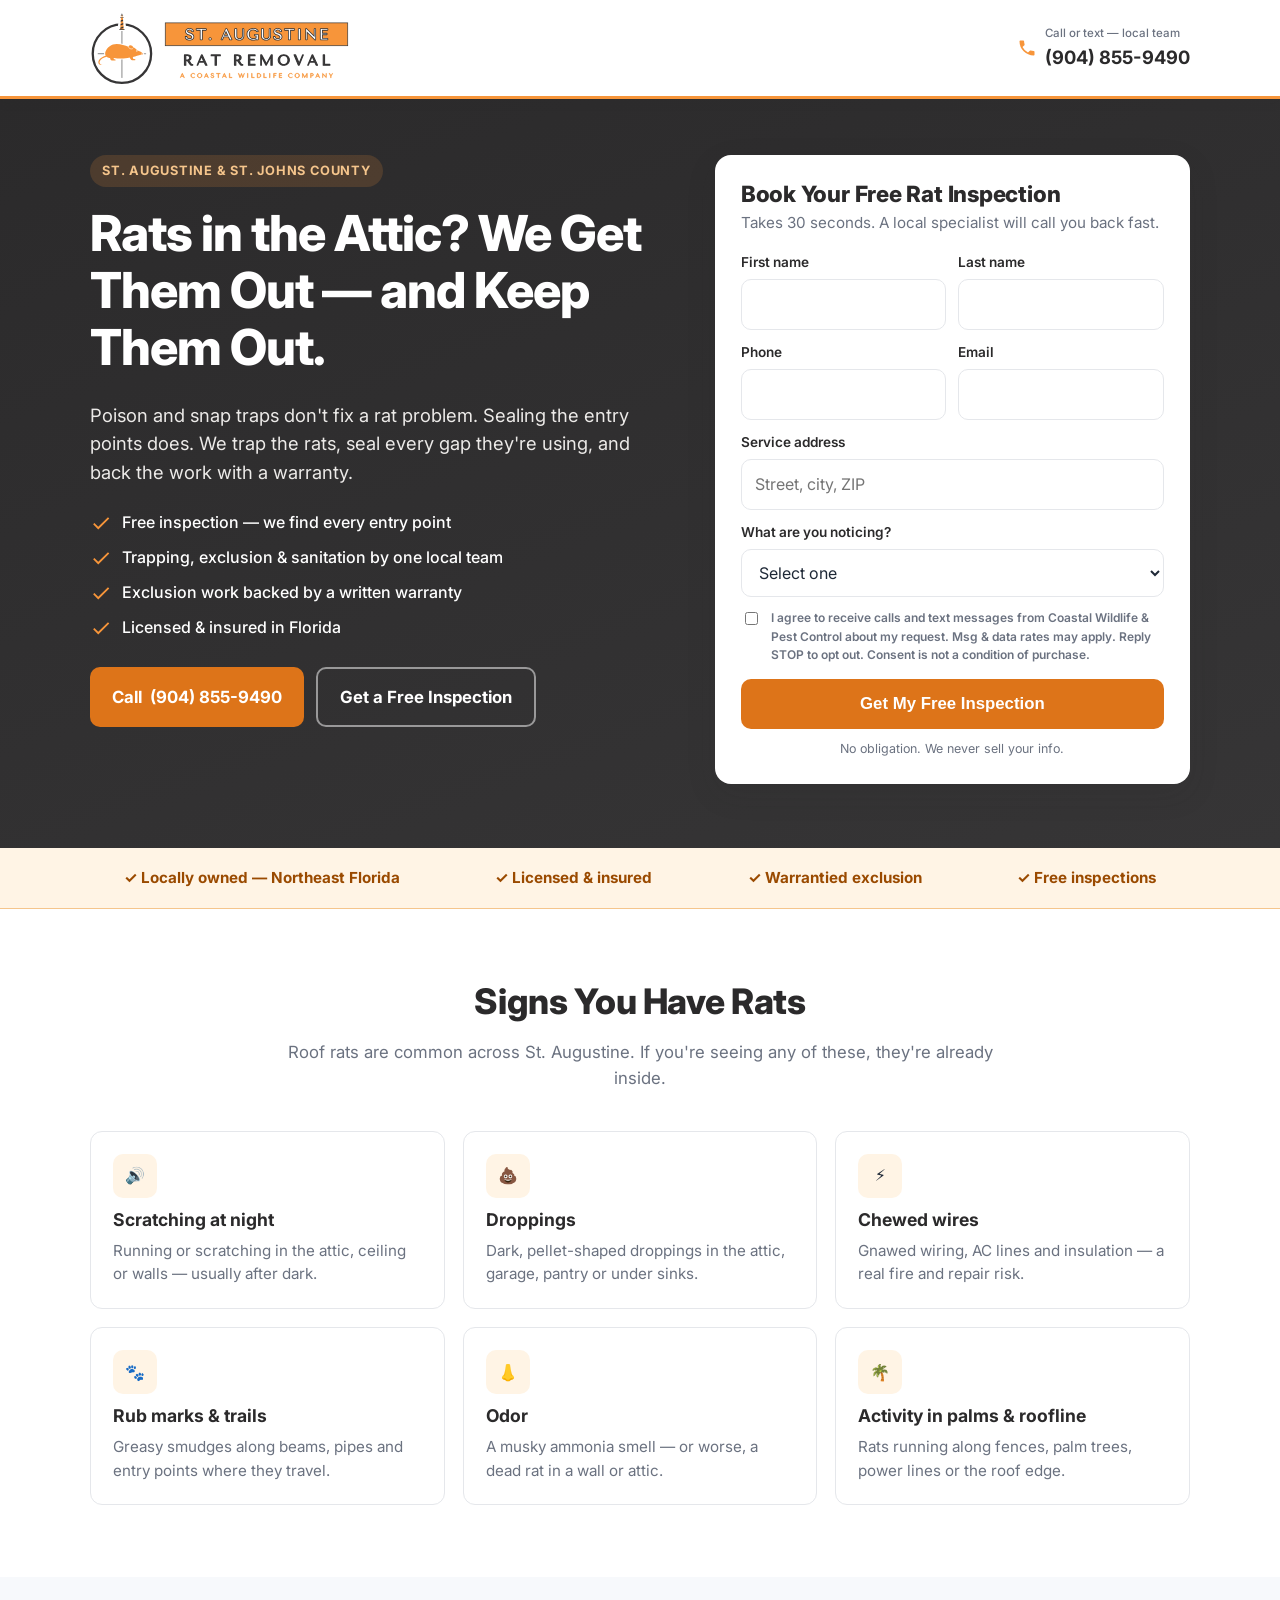
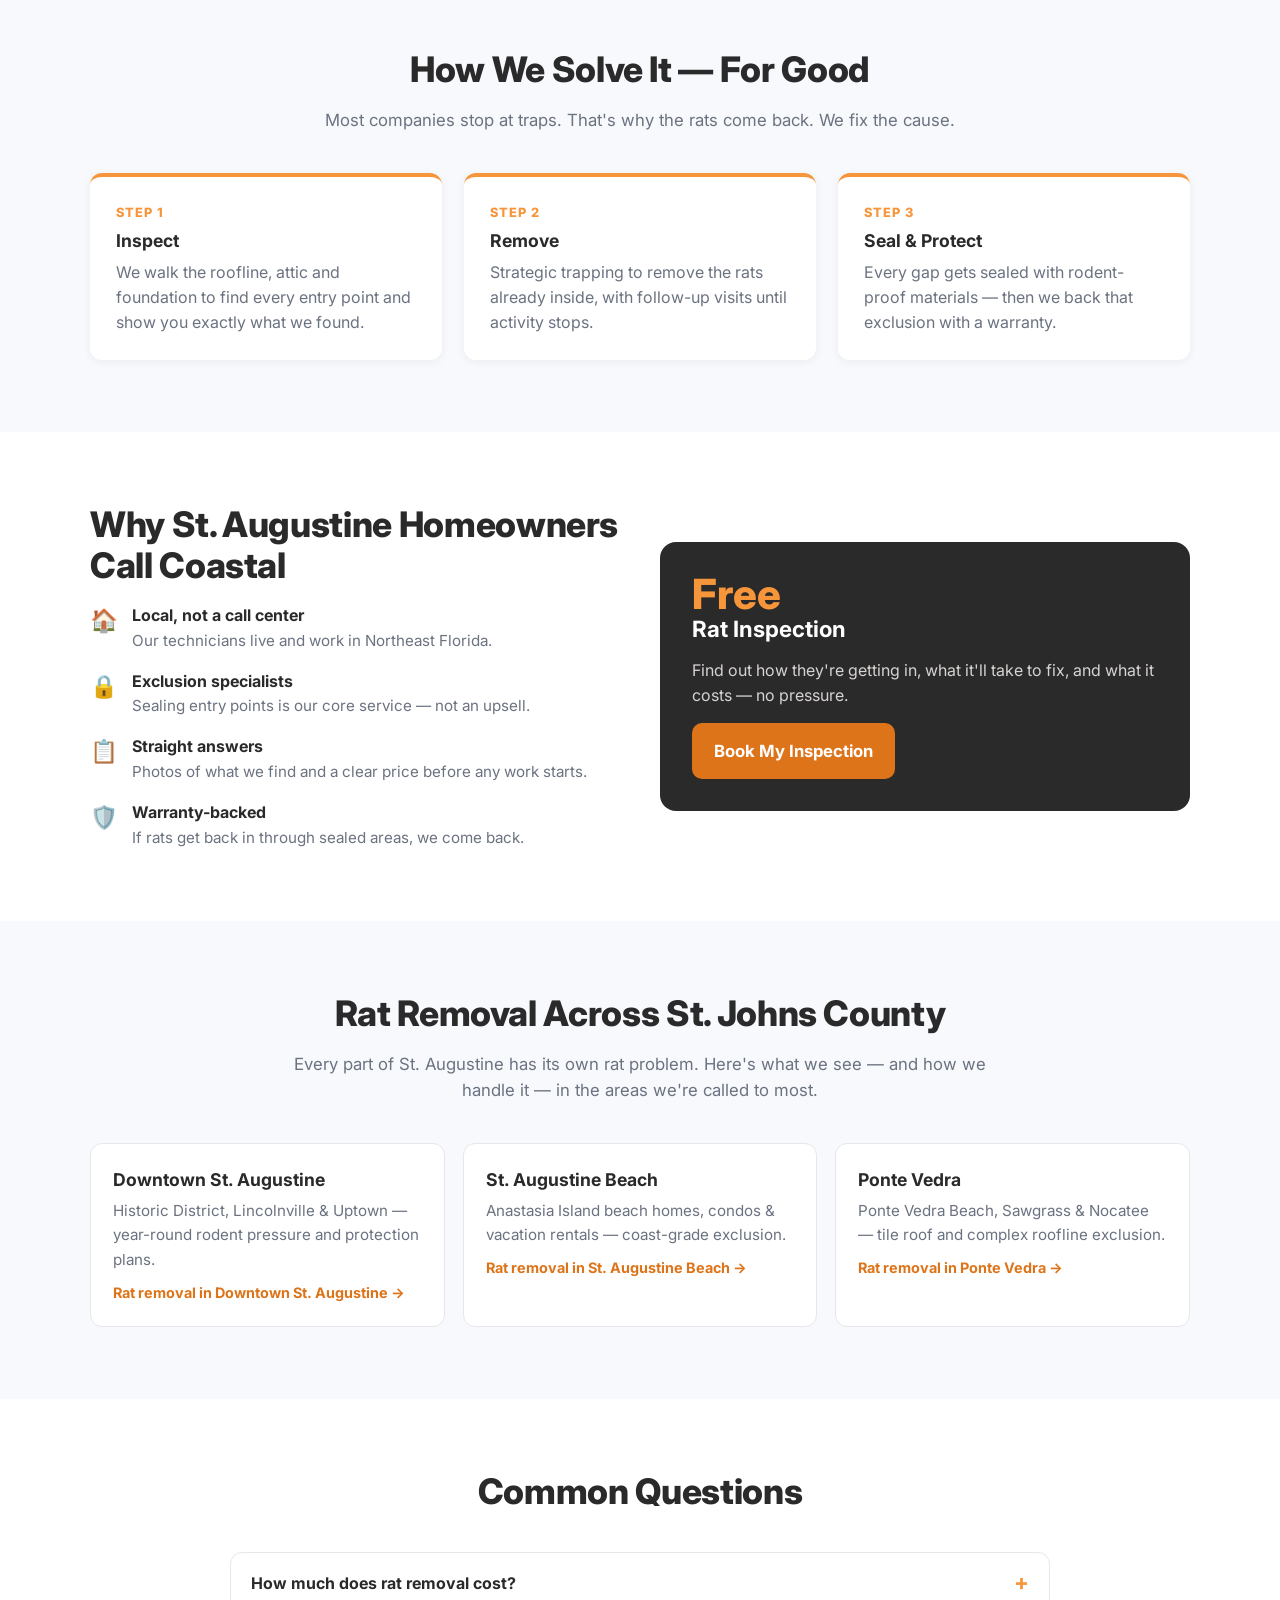
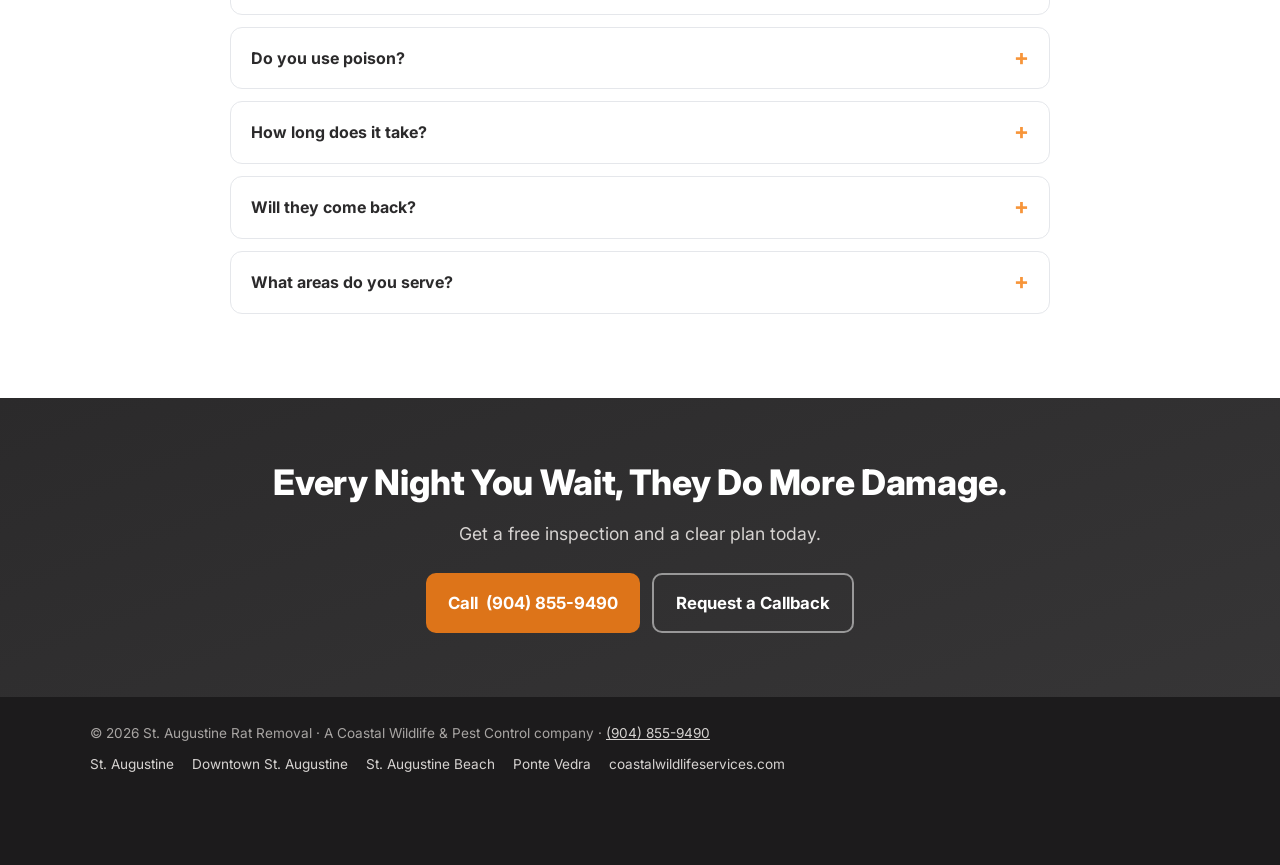
==== commit 8cccda5b: "Add hyper-local pages for Downtown St. Augustine, St. Augustine Beach and Ponte Vedra Each page has " ====
--- a/index.html
+++ b/index.html
@@ -3,157 +3,32 @@
 <head>
 <meta charset="utf-8">
 <meta name="viewport" content="width=device-width, initial-scale=1">
-<title>St. Augustine Rat Removal | Coastal Wildlife &amp; Pest Control</title>
+<title>St. Augustine Rat Removal | Rodent Exclusion &amp; Control</title>
 <meta name="description" content="Local St. Augustine rat removal. We trap the rats, seal every entry point, and back the exclusion with a warranty. Free inspection — call or request a callback.">
+<link rel="canonical" href="https://staugustineratremoval.com/">
 <link rel="icon" href="/favicon.ico" sizes="any">
 <link rel="icon" href="/img/icon.svg" type="image/svg+xml">
 <link rel="apple-touch-icon" href="/apple-touch-icon.png">
 <meta name="theme-color" content="#2B2A2B">
-<link rel="canonical" href="https://staugustineratremoval.com/">
+<meta property="og:type" content="website">
 <meta property="og:title" content="St. Augustine Rat Removal — Rats Out. Entry Points Sealed.">
-<meta property="og:description" content="Local, licensed rat removal and exclusion in St. Johns County. Free inspection.">
+<meta property="og:description" content="Local St. Augustine rat removal. We trap the rats, seal every entry point, and back the exclusion with a warranty. Free inspection — call or request a callback.">
 <meta property="og:image" content="https://staugustineratremoval.com/img/logo-og.png">
 <meta property="og:url" content="https://staugustineratremoval.com/">
+<meta name="geo.region" content="US-FL">
 <link rel="preconnect" href="https://fonts.googleapis.com">
 <link rel="preconnect" href="https://fonts.gstatic.com" crossorigin>
 <link href="https://fonts.googleapis.com/css2?family=Inter:wght@400;500;600;700;800&display=swap" rel="stylesheet">
+<link rel="stylesheet" href="/assets/site.css">
 
 <!-- Google Tag Manager: paste your GTM snippet here (fires Google Ads conversion on the 'lead_submit' dataLayer event) -->
-
-<style>
-  :root{
-    --navy:#2B2A2B; --navy-2:#363536; --orange:#F7953A; --orange-btn:#DD7419; --orange-dk:#9A4A00;
-    --ink:#1F2937; --muted:#6B7280; --line:#E5E7EB; --bg:#FFFFFF; --soft:#F7F9FC; --cream:#FFF4E5;
-    --radius:12px; --shadow:0 10px 30px rgba(43,42,43,.12);
-  }
-  *{box-sizing:border-box}
-  html{scroll-behavior:smooth}
-  body{margin:0;font-family:Inter,system-ui,-apple-system,Segoe UI,Roboto,sans-serif;color:var(--ink);background:var(--bg);line-height:1.55;-webkit-font-smoothing:antialiased}
-  a{color:inherit}
-  .wrap{max-width:1140px;margin:0 auto;padding:0 20px}
-  h1,h2,h3{line-height:1.15;margin:0 0 .5em;color:var(--navy)}
-  h1{font-size:clamp(2rem,4.6vw,3.1rem);font-weight:800;color:#fff;letter-spacing:-.02em}
-  h2{font-size:clamp(1.6rem,3.2vw,2.2rem);font-weight:800;letter-spacing:-.01em}
-  h3{font-size:1.1rem;font-weight:700}
-  .btn{display:inline-flex;align-items:center;justify-content:center;gap:.5em;font-weight:700;text-decoration:none;border:0;cursor:pointer;border-radius:10px;padding:15px 22px;font-size:1.05rem;transition:transform .08s ease,background .15s ease}
-  .btn:active{transform:translateY(1px)}
-  .btn-orange{background:var(--orange-btn);color:#fff}
-  .btn-orange:hover{background:#C9650F}
-  .btn-ghost{background:transparent;color:#fff;border:2px solid rgba(255,255,255,.5)}
-  .btn-ghost:hover{border-color:#fff}
-
-  /* Header */
-  header.top{background:#fff;color:var(--navy);position:sticky;top:0;z-index:50;border-bottom:3px solid var(--orange);box-shadow:0 2px 12px rgba(43,42,43,.08)}
-  header.top .wrap{display:flex;align-items:center;justify-content:space-between;height:96px;gap:12px}
-  .brand{display:flex;align-items:center;text-decoration:none}
-  .brand img{display:block;height:74px;width:auto}
-  .top .call{font-weight:700;text-decoration:none;display:flex;align-items:center;gap:.5em}
-  .top .call small{display:block;font-weight:500;font-size:.72rem;color:var(--muted)}
-  .top .call .num{color:var(--navy);font-size:1.15rem;white-space:nowrap}
-
-  /* Hero */
-  .hero{background:linear-gradient(160deg,var(--navy) 0%,var(--navy-2) 100%);color:#fff;padding:56px 0 64px}
-  .hero .grid{display:grid;grid-template-columns:1.1fr .9fr;gap:44px;align-items:start}
-  .eyebrow{display:inline-block;background:rgba(247,149,58,.16);color:#F5C58C;font-weight:700;font-size:.8rem;letter-spacing:.06em;text-transform:uppercase;padding:6px 12px;border-radius:999px;margin-bottom:18px}
-  .hero p.lead{font-size:1.15rem;color:#ECEAE8;max-width:560px;margin:0 0 24px}
-  .checks{list-style:none;padding:0;margin:0 0 28px;display:grid;gap:10px}
-  .checks li{display:flex;gap:10px;align-items:flex-start;color:#fff;font-weight:500}
-  .checks svg{flex:0 0 22px;margin-top:2px}
-  .hero-ctas{display:flex;gap:12px;flex-wrap:wrap}
-
-  /* Form card */
-  .card{background:#fff;color:var(--ink);border-radius:16px;box-shadow:var(--shadow);padding:26px}
-  .card h2{font-size:1.4rem;margin-bottom:4px}
-  .card .sub{color:var(--muted);margin:0 0 18px;font-size:.95rem}
-  form .row{display:grid;grid-template-columns:1fr 1fr;gap:12px}
-  label{display:block;font-weight:600;font-size:.85rem;margin:0 0 6px;color:var(--navy)}
-  .field{margin-bottom:12px}
-  input,select,textarea{width:100%;font:inherit;font-size:1rem;padding:12px 13px;border:1.5px solid var(--line);border-radius:10px;background:#fff;color:var(--ink)}
-  input:focus,select:focus,textarea:focus{outline:none;border-color:var(--orange);box-shadow:0 0 0 3px rgba(247,149,58,.18)}
-  textarea{resize:vertical;min-height:72px}
-  .consent{display:flex;gap:10px;align-items:flex-start;font-size:.75rem;color:var(--muted);margin:6px 0 14px}
-  .consent input{width:auto;margin-top:3px}
-  form .btn{width:100%}
-  .fine{font-size:.78rem;color:var(--muted);text-align:center;margin:10px 0 0}
-  .err{color:#9B1C1C;font-size:.85rem;margin:8px 0 0;display:none}
-  .hp{position:absolute;left:-9999px;opacity:0;height:0;width:0}
-  .thanks{display:none;text-align:center;padding:20px 6px}
-  .thanks h2{color:var(--navy)}
-
-  /* Trust strip */
-  .trust{background:var(--cream);border-bottom:1px solid #F5C58C}
-  .trust .wrap{display:flex;flex-wrap:wrap;justify-content:space-around;gap:14px 28px;padding:18px 20px;font-weight:700;color:var(--orange-dk);font-size:.95rem}
-  .trust span{display:flex;align-items:center;gap:8px}
-
-  section.block{padding:72px 0}
-  section.alt{background:var(--soft)}
-  .center{text-align:center;max-width:720px;margin:0 auto 40px}
-  .center p{color:var(--muted);font-size:1.05rem;margin:0}
-
-  .signs{display:grid;grid-template-columns:repeat(3,1fr);gap:18px}
-  .tile{background:#fff;border:1px solid var(--line);border-radius:var(--radius);padding:22px}
-  .tile .ic{width:44px;height:44px;border-radius:10px;background:var(--cream);display:grid;place-items:center;margin-bottom:12px}
-  .tile p{margin:0;color:var(--muted);font-size:.95rem}
-
-  .steps{display:grid;grid-template-columns:repeat(3,1fr);gap:22px;counter-reset:s}
-  .step{background:#fff;border-radius:var(--radius);padding:26px;border-top:4px solid var(--orange);box-shadow:0 2px 10px rgba(43,42,43,.06)}
-  .step::before{counter-increment:s;content:"Step " counter(s);display:block;font-weight:800;color:var(--orange);font-size:.8rem;letter-spacing:.08em;text-transform:uppercase;margin-bottom:8px}
-  .step p{margin:0;color:var(--muted)}
-
-  .why{display:grid;grid-template-columns:1fr 1fr;gap:40px;align-items:center}
-  .why ul{list-style:none;padding:0;margin:0;display:grid;gap:16px}
-  .why li{display:flex;gap:14px}
-  .why li b{display:block;color:var(--navy)}
-  .why li span{color:var(--muted);font-size:.95rem}
-  .callout{background:var(--navy);color:#fff;border-radius:16px;padding:32px}
-  .callout h3{color:#fff;font-size:1.4rem}
-  .callout p{color:#D6D3D1}
-  .callout .big{font-size:2.6rem;font-weight:800;color:var(--orange);line-height:1}
-
-  .faq{max-width:820px;margin:0 auto}
-  details{background:#fff;border:1px solid var(--line);border-radius:var(--radius);padding:18px 20px;margin-bottom:12px}
-  summary{font-weight:700;color:var(--navy);cursor:pointer;list-style:none;display:flex;justify-content:space-between;gap:12px}
-  summary::-webkit-details-marker{display:none}
-  summary::after{content:"+";color:var(--orange);font-size:1.4rem;line-height:1}
-  details[open] summary::after{content:"–"}
-  details p{margin:12px 0 0;color:var(--muted)}
-
-  .final{background:linear-gradient(160deg,var(--navy),var(--navy-2));color:#fff;text-align:center;padding:64px 0}
-  .final h2{color:#fff}
-  .final p{color:#D6D3D1;margin:0 0 26px;font-size:1.1rem}
-
-  footer{background:#1C1B1C;color:#A8A5A3;font-size:.85rem;padding:26px 0 90px}
-  footer .wrap{display:flex;flex-wrap:wrap;justify-content:space-between;gap:10px}
-  footer a{color:#D6D3D1}
-
-  /* Mobile sticky call bar */
-  .mbar{display:none;position:fixed;left:0;right:0;bottom:0;z-index:60;background:#fff;border-top:1px solid var(--line);padding:10px 12px;gap:10px;box-shadow:0 -6px 20px rgba(43,42,43,.12)}
-  .mbar .btn{flex:1;padding:13px 10px;font-size:1rem}
-  .mbar .btn-navy{background:var(--navy);color:#fff}
-
-  @media (max-width:900px){
-    .hero .grid,.why{grid-template-columns:1fr}
-    .signs,.steps{grid-template-columns:1fr 1fr}
-    .hero{padding:36px 0 44px}
-  }
-  @media (max-width:600px){
-    .signs,.steps{grid-template-columns:1fr}
-    form .row{grid-template-columns:1fr;gap:0}
-    .top .call small,.top .call .lbl{display:none}
-    .top .call .num{font-size:1rem}
-    .brand img{height:54px}
-    header.top .wrap{height:74px}
-    .hero-ctas .btn-ghost{display:none}
-    section.block{padding:52px 0}
-    .mbar{display:flex}
-  }
-</style>
+<script type="application/ld+json">{"@context": "https://schema.org", "@graph": [{"@type": "PestControl", "@id": "https://staugustineratremoval.com/#business", "name": "St. Augustine Rat Removal", "alternateName": "Coastal Wildlife & Pest Control", "url": "https://staugustineratremoval.com/", "telephone": "+1-904-855-9490", "logo": "https://staugustineratremoval.com/img/logo-og.png", "image": "https://staugustineratremoval.com/img/logo-og.png", "parentOrganization": {"@type": "Organization", "name": "Coastal Wildlife & Pest Control Services", "url": "https://coastalwildlifeservices.com"}, "areaServed": [{"@type": "City", "name": "St. Augustine, FL"}, {"@type": "City", "name": "St. Augustine Beach, FL"}, {"@type": "City", "name": "Ponte Vedra Beach, FL"}, {"@type": "City", "name": "Nocatee, FL"}, {"@type": "City", "name": "Vilano Beach, FL"}, {"@type": "City", "name": "St. Johns, FL"}, {"@type": "City", "name": "Palm Coast, FL"}]}, {"@type": "WebSite", "@id": "https://staugustineratremoval.com/#website", "url": "https://staugustineratremoval.com/", "name": "St. Augustine Rat Removal", "publisher": {"@id": "https://staugustineratremoval.com/#business"}}, {"@type": "FAQPage", "mainEntity": [{"@type": "Question", "name": "How much does rat removal cost?", "acceptedAnswer": {"@type": "Answer", "text": "It depends on the size of the home and how many entry points need sealing. The inspection is free, and you get a clear, written price before we start."}}, {"@type": "Question", "name": "Do you use poison?", "acceptedAnswer": {"@type": "Answer", "text": "Not inside your home. Poisoned rats often die in walls and attics, causing odor problems. We remove them with trapping and stop new ones by sealing entry points."}}, {"@type": "Question", "name": "How long does it take?", "acceptedAnswer": {"@type": "Answer", "text": "Exclusion work is usually completed in a day or two, with trap checks over the following visits until activity stops."}}, {"@type": "Question", "name": "Will they come back?", "acceptedAnswer": {"@type": "Answer", "text": "Not through the areas we seal — that's what the warranty covers. Sealing entry points is the only permanent fix."}}, {"@type": "Question", "name": "What areas do you serve?", "acceptedAnswer": {"@type": "Answer", "text": "All of St. Johns County, including Downtown St. Augustine, St. Augustine Beach, Ponte Vedra, Nocatee, Vilano Beach, World Golf Village, St. Johns and Palm Coast."}}]}]}</script>
 </head>
-<body>
+<body data-area="general">
 
 <header class="top">
   <div class="wrap">
-    <a class="brand" href="#top" id="top">
+    <a class="brand" href="/">
       <img src="/img/logo-horizontal.svg" width="1140" height="324" alt="St. Augustine Rat Removal — a Coastal Wildlife company">
     </a>
     <a class="call js-tel" href="#">
@@ -204,6 +79,7 @@
               <option>Droppings or chewed items</option>
               <option>Chewed wires / insulation damage</option>
               <option>Need entry points sealed</option>
+              <option>Interested in a protection plan</option>
               <option>Something else</option>
             </select>
           </div>
@@ -283,8 +159,17 @@
     </div>
   </div>
 </section>
-
 <section class="block alt">
+  <div class="wrap">
+    <div class="center"><h2>Rat Removal Across St. Johns County</h2><p>Every part of St. Augustine has its own rat problem. Here's what we see — and how we handle it — in the areas we're called to most.</p></div>
+    <div class="areas">
+      <a class="area" href="/downtown-st-augustine/"><b>Downtown St. Augustine</b><span>Historic District, Lincolnville &amp; Uptown — year-round rodent pressure and protection plans.</span><em>Rat removal in Downtown St. Augustine →</em></a>
+      <a class="area" href="/st-augustine-beach/"><b>St. Augustine Beach</b><span>Anastasia Island beach homes, condos &amp; vacation rentals — coast-grade exclusion.</span><em>Rat removal in St. Augustine Beach →</em></a>
+      <a class="area" href="/ponte-vedra/"><b>Ponte Vedra</b><span>Ponte Vedra Beach, Sawgrass &amp; Nocatee — tile roof and complex roofline exclusion.</span><em>Rat removal in Ponte Vedra →</em></a>
+    </div>
+  </div>
+</section>
+<section class="block" id="faq">
   <div class="wrap">
     <div class="center"><h2>Common Questions</h2></div>
     <div class="faq">
@@ -292,11 +177,10 @@
       <details><summary>Do you use poison?</summary><p>Not inside your home. Poisoned rats often die in walls and attics, causing odor problems. We remove them with trapping and stop new ones by sealing entry points.</p></details>
       <details><summary>How long does it take?</summary><p>Exclusion work is usually completed in a day or two, with trap checks over the following visits until activity stops.</p></details>
       <details><summary>Will they come back?</summary><p>Not through the areas we seal — that's what the warranty covers. Sealing entry points is the only permanent fix.</p></details>
-      <details><summary>What areas do you serve?</summary><p>St. Augustine, St. Augustine Beach, Vilano Beach, World Golf Village, St. Johns, Ponte Vedra, Palm Coast and surrounding St. Johns County.</p></details>
-    </div>
-  </div>
-</section>
-
+      <details><summary>What areas do you serve?</summary><p>All of St. Johns County, including <a href="/downtown-st-augustine/">Downtown St. Augustine</a>, <a href="/st-augustine-beach/">St. Augustine Beach</a>, <a href="/ponte-vedra/">Ponte Vedra</a>, Nocatee, Vilano Beach, World Golf Village, St. Johns and Palm Coast.</p></details>
+    </div>
+  </div>
+</section>
 <section class="final">
   <div class="wrap">
     <h2>Every Night You Wait, They Do More Damage.</h2>
@@ -310,8 +194,8 @@
 
 <footer>
   <div class="wrap">
-    <span>© <span id="yr"></span> Coastal Wildlife &amp; Pest Control · St. Augustine, FL</span>
-    <span><a href="https://coastalwildlifeservices.com">coastalwildlifeservices.com</a></span>
+    <span>© <span id="yr"></span> St. Augustine Rat Removal · A Coastal Wildlife &amp; Pest Control company · <a class="js-tel" href="#"><span class="js-phone">Call</span></a></span>
+    <nav class="links" aria-label="Service areas"><a href="/">St. Augustine</a> <a href="/downtown-st-augustine/">Downtown St. Augustine</a> <a href="/st-augustine-beach/">St. Augustine Beach</a> <a href="/ponte-vedra/">Ponte Vedra</a> <a href="https://coastalwildlifeservices.com">coastalwildlifeservices.com</a></nav>
   </div>
 </footer>
 
@@ -320,64 +204,6 @@
   <a class="btn btn-navy" href="#quote">Free Inspection</a>
 </div>
 
-<script>
-  /* ===== CONFIG — set these two before going live ===== */
-  var CONFIG = {
-    PHONE: "(904) 855-9490",          // main line; swap for a dedicated CallRail number to track this domain
-    WEBHOOK_URL: ""                    // GoHighLevel workflow "Inbound Webhook" trigger URL
-  };
-  /* ==================================================== */
-
-  (function(){
-    var digits = CONFIG.PHONE.replace(/\D/g,"");
-    document.querySelectorAll(".js-tel").forEach(function(a){ a.href = "tel:+1" + digits.slice(-10); });
-    document.querySelectorAll(".js-phone").forEach(function(s){ s.textContent = CONFIG.PHONE; });
-    document.getElementById("yr").textContent = new Date().getFullYear();
-
-    // Persist ad-click attribution so it survives page reloads
-    var q = new URLSearchParams(location.search), keys = ["utm_source","utm_medium","utm_campaign","utm_term","utm_content","gclid","gbraid","wbraid","fbclid"];
-    keys.forEach(function(k){ var v=q.get(k); if(v){ try{ localStorage.setItem("sarr_"+k,v); }catch(e){} } });
-    function attr(k){ var v=q.get(k); if(v) return v; try{ return localStorage.getItem("sarr_"+k)||""; }catch(e){ return ""; } }
-
-    // Track phone clicks as a conversion event
-    window.dataLayer = window.dataLayer || [];
-    document.querySelectorAll(".js-tel").forEach(function(a){ a.addEventListener("click",function(){ dataLayer.push({event:"phone_click"}); }); });
-
-    var form = document.getElementById("leadForm"), err = document.getElementById("formErr"), btn = document.getElementById("submitBtn");
-    form.addEventListener("submit", function(e){
-      e.preventDefault();
-      err.style.display = "none";
-      var f = new FormData(form);
-      if (f.get("company_website")) return;                     // honeypot: bot
-      var phone = (f.get("phone")||"").replace(/\D/g,"");
-      if (!f.get("first_name") || !f.get("last_name") || phone.length < 10 || !f.get("address") || !f.get("issue")) {
-        err.style.display = "block"; return;
-      }
-      var payload = {
-        first_name: f.get("first_name"), last_name: f.get("last_name"),
-        phone: "+1" + phone.slice(-10), email: f.get("email") || "",
-        address: f.get("address"), issue: f.get("issue"),
-        sms_consent: f.get("sms_consent") === "yes",
-        source: "staugustineratremoval.com", landing_page: location.href, referrer: document.referrer
-      };
-      keys.forEach(function(k){ payload[k] = attr(k); });
-
-      btn.disabled = true; btn.textContent = "Sending…";
-      if (!CONFIG.WEBHOOK_URL) { err.textContent = "Online booking isn't live yet. Please call us at " + CONFIG.PHONE + "."; err.style.display = "block"; btn.disabled = false; btn.textContent = "Get My Free Inspection"; return; }
-      // Form-encoded + no-cors avoids a CORS preflight, which GHL webhooks don't answer
-      fetch(CONFIG.WEBHOOK_URL, { method:"POST", mode:"no-cors", body: new URLSearchParams(payload) })
-        .then(function(){
-          dataLayer.push({event:"lead_submit"});
-          document.getElementById("formWrap").style.display = "none";
-          document.getElementById("thanks").style.display = "block";
-        })
-        .catch(function(){
-          btn.disabled = false; btn.textContent = "Get My Free Inspection";
-          err.textContent = "Something went wrong. Please call us at " + CONFIG.PHONE + ".";
-          err.style.display = "block";
-        });
-    });
-  })();
-</script>
+<script src="/assets/site.js"></script>
 </body>
 </html>
--- a/assets/site.css
+++ b/assets/site.css
@@ -0,0 +1,185 @@
+:root{
+  --navy:#2B2A2B; --navy-2:#363536; --orange:#F7953A; --orange-btn:#DD7419; --orange-dk:#9A4A00;
+  --ink:#1F2937; --muted:#6B7280; --line:#E5E7EB; --bg:#FFFFFF; --soft:#F7F9FC; --cream:#FFF4E5;
+  --radius:12px; --shadow:0 10px 30px rgba(43,42,43,.12);
+}
+*{box-sizing:border-box}
+html{scroll-behavior:smooth}
+body{margin:0;font-family:Inter,system-ui,-apple-system,Segoe UI,Roboto,sans-serif;color:var(--ink);background:var(--bg);line-height:1.55;-webkit-font-smoothing:antialiased}
+a{color:inherit}
+.wrap{max-width:1140px;margin:0 auto;padding:0 20px}
+h1,h2,h3{line-height:1.15;margin:0 0 .5em;color:var(--navy)}
+h1{font-size:clamp(2rem,4.6vw,3.1rem);font-weight:800;color:#fff;letter-spacing:-.02em}
+h2{font-size:clamp(1.6rem,3.2vw,2.2rem);font-weight:800;letter-spacing:-.01em}
+h3{font-size:1.1rem;font-weight:700}
+.btn{display:inline-flex;align-items:center;justify-content:center;gap:.5em;font-weight:700;text-decoration:none;border:0;cursor:pointer;border-radius:10px;padding:15px 22px;font-size:1.05rem;transition:transform .08s ease,background .15s ease}
+.btn:active{transform:translateY(1px)}
+.btn-orange{background:var(--orange-btn);color:#fff}
+.btn-orange:hover{background:#C9650F}
+.btn-ghost{background:transparent;color:#fff;border:2px solid rgba(255,255,255,.5)}
+.btn-ghost:hover{border-color:#fff}
+
+/* Header */
+header.top{background:#fff;color:var(--navy);position:sticky;top:0;z-index:50;border-bottom:3px solid var(--orange);box-shadow:0 2px 12px rgba(43,42,43,.08)}
+header.top .wrap{display:flex;align-items:center;justify-content:space-between;height:96px;gap:12px}
+.brand{display:flex;align-items:center;text-decoration:none}
+.brand img{display:block;height:74px;width:auto}
+.top .call{font-weight:700;text-decoration:none;display:flex;align-items:center;gap:.5em}
+.top .call small{display:block;font-weight:500;font-size:.72rem;color:var(--muted)}
+.top .call .num{color:var(--navy);font-size:1.15rem;white-space:nowrap}
+
+/* Hero */
+.hero{background:linear-gradient(160deg,var(--navy) 0%,var(--navy-2) 100%);color:#fff;padding:56px 0 64px}
+.hero .grid{display:grid;grid-template-columns:1.1fr .9fr;gap:44px;align-items:start}
+.eyebrow{display:inline-block;background:rgba(247,149,58,.16);color:#F5C58C;font-weight:700;font-size:.8rem;letter-spacing:.06em;text-transform:uppercase;padding:6px 12px;border-radius:999px;margin-bottom:18px}
+.hero p.lead{font-size:1.15rem;color:#ECEAE8;max-width:560px;margin:0 0 24px}
+.checks{list-style:none;padding:0;margin:0 0 28px;display:grid;gap:10px}
+.checks li{display:flex;gap:10px;align-items:flex-start;color:#fff;font-weight:500}
+.checks svg{flex:0 0 22px;margin-top:2px}
+.hero-ctas{display:flex;gap:12px;flex-wrap:wrap}
+
+/* Form card */
+.card{background:#fff;color:var(--ink);border-radius:16px;box-shadow:var(--shadow);padding:26px}
+.card h2{font-size:1.4rem;margin-bottom:4px}
+.card .sub{color:var(--muted);margin:0 0 18px;font-size:.95rem}
+form .row{display:grid;grid-template-columns:1fr 1fr;gap:12px}
+label{display:block;font-weight:600;font-size:.85rem;margin:0 0 6px;color:var(--navy)}
+.field{margin-bottom:12px}
+input,select,textarea{width:100%;font:inherit;font-size:1rem;padding:12px 13px;border:1.5px solid var(--line);border-radius:10px;background:#fff;color:var(--ink)}
+input:focus,select:focus,textarea:focus{outline:none;border-color:var(--orange);box-shadow:0 0 0 3px rgba(247,149,58,.18)}
+textarea{resize:vertical;min-height:72px}
+.consent{display:flex;gap:10px;align-items:flex-start;font-size:.75rem;color:var(--muted);margin:6px 0 14px}
+.consent input{width:auto;margin-top:3px}
+form .btn{width:100%}
+.fine{font-size:.78rem;color:var(--muted);text-align:center;margin:10px 0 0}
+.err{color:#9B1C1C;font-size:.85rem;margin:8px 0 0;display:none}
+.hp{position:absolute;left:-9999px;opacity:0;height:0;width:0}
+.thanks{display:none;text-align:center;padding:20px 6px}
+.thanks h2{color:var(--navy)}
+
+/* Trust strip */
+.trust{background:var(--cream);border-bottom:1px solid #F5C58C}
+.trust .wrap{display:flex;flex-wrap:wrap;justify-content:space-around;gap:14px 28px;padding:18px 20px;font-weight:700;color:var(--orange-dk);font-size:.95rem}
+.trust span{display:flex;align-items:center;gap:8px}
+
+section.block{padding:72px 0}
+section.alt{background:var(--soft)}
+.center{text-align:center;max-width:720px;margin:0 auto 40px}
+.center p{color:var(--muted);font-size:1.05rem;margin:0}
+
+.signs{display:grid;grid-template-columns:repeat(3,1fr);gap:18px}
+.tile{background:#fff;border:1px solid var(--line);border-radius:var(--radius);padding:22px}
+.tile .ic{width:44px;height:44px;border-radius:10px;background:var(--cream);display:grid;place-items:center;margin-bottom:12px}
+.tile p{margin:0;color:var(--muted);font-size:.95rem}
+
+.steps{display:grid;grid-template-columns:repeat(3,1fr);gap:22px;counter-reset:s}
+.step{background:#fff;border-radius:var(--radius);padding:26px;border-top:4px solid var(--orange);box-shadow:0 2px 10px rgba(43,42,43,.06)}
+.step::before{counter-increment:s;content:"Step " counter(s);display:block;font-weight:800;color:var(--orange);font-size:.8rem;letter-spacing:.08em;text-transform:uppercase;margin-bottom:8px}
+.step p{margin:0;color:var(--muted)}
+
+.why{display:grid;grid-template-columns:1fr 1fr;gap:40px;align-items:center}
+.why ul{list-style:none;padding:0;margin:0;display:grid;gap:16px}
+.why li{display:flex;gap:14px}
+.why li b{display:block;color:var(--navy)}
+.why li span{color:var(--muted);font-size:.95rem}
+.callout{background:var(--navy);color:#fff;border-radius:16px;padding:32px}
+.callout h3{color:#fff;font-size:1.4rem}
+.callout p{color:#D6D3D1}
+.callout .big{font-size:2.6rem;font-weight:800;color:var(--orange);line-height:1}
+
+.faq{max-width:820px;margin:0 auto}
+details{background:#fff;border:1px solid var(--line);border-radius:var(--radius);padding:18px 20px;margin-bottom:12px}
+summary{font-weight:700;color:var(--navy);cursor:pointer;list-style:none;display:flex;justify-content:space-between;gap:12px}
+summary::-webkit-details-marker{display:none}
+summary::after{content:"+";color:var(--orange);font-size:1.4rem;line-height:1}
+details[open] summary::after{content:"–"}
+details p{margin:12px 0 0;color:var(--muted)}
+
+.final{background:linear-gradient(160deg,var(--navy),var(--navy-2));color:#fff;text-align:center;padding:64px 0}
+.final h2{color:#fff}
+.final p{color:#D6D3D1;margin:0 0 26px;font-size:1.1rem}
+
+footer{background:#1C1B1C;color:#A8A5A3;font-size:.85rem;padding:26px 0 90px}
+footer .wrap{display:flex;flex-wrap:wrap;justify-content:space-between;gap:10px}
+footer a{color:#D6D3D1}
+
+/* Mobile sticky call bar */
+.mbar{display:none;position:fixed;left:0;right:0;bottom:0;z-index:60;background:#fff;border-top:1px solid var(--line);padding:10px 12px;gap:10px;box-shadow:0 -6px 20px rgba(43,42,43,.12)}
+.mbar .btn{flex:1;padding:13px 10px;font-size:1rem}
+.mbar .btn-navy{background:var(--navy);color:#fff}
+
+@media (max-width:900px){
+  .hero .grid,.why{grid-template-columns:1fr}
+  .signs,.steps{grid-template-columns:1fr 1fr}
+  .hero{padding:36px 0 44px}
+}
+@media (max-width:600px){
+  .signs,.steps{grid-template-columns:1fr}
+  form .row{grid-template-columns:1fr;gap:0}
+  .top .call small,.top .call .lbl{display:none}
+  .top .call .num{font-size:1rem}
+  .brand img{height:54px}
+  header.top .wrap{height:74px}
+  .hero-ctas .btn-ghost{display:none}
+  section.block{padding:52px 0}
+  .mbar{display:flex}
+}
+
+/* ===== Location pages ===== */
+.crumbs{background:var(--navy);border-bottom:1px solid rgba(255,255,255,.06)}
+.crumbs ol{list-style:none;margin:0;padding:10px 0;display:flex;flex-wrap:wrap;gap:6px;font-size:.82rem;color:#A8A5A3}
+.crumbs li+li::before{content:"›";margin-right:6px;color:#77736F}
+.crumbs a{color:#D6D3D1;text-decoration:none}
+.crumbs a:hover{color:#fff;text-decoration:underline}
+.crumbs [aria-current]{color:#F5C58C}
+.hero .zip{color:#A8A5A3;font-size:.9rem;margin:-8px 0 22px}
+
+.prose{max-width:760px}
+.prose p{margin:0 0 1em;font-size:1.05rem;color:#374151}
+.prose p strong{color:var(--navy)}
+.split{display:grid;grid-template-columns:1.15fr .85fr;gap:44px;align-items:start}
+.aside{background:var(--cream);border:1px solid #F5C58C;border-radius:16px;padding:24px}
+.aside h3{margin-bottom:10px}
+.aside ul{margin:0;padding-left:18px;color:#374151}
+.aside li{margin-bottom:8px}
+
+.entry{display:grid;grid-template-columns:repeat(2,1fr);gap:14px}
+.entry .tile h3{display:flex;gap:10px;align-items:center}
+.entry .tile h3 span{flex:0 0 28px;height:28px;border-radius:8px;background:var(--orange);color:#fff;display:grid;place-items:center;font-size:.85rem;font-weight:800}
+
+.compare{width:100%;border-collapse:separate;border-spacing:0;background:#fff;border:1px solid var(--line);border-radius:var(--radius);overflow:hidden;font-size:.97rem}
+.compare th,.compare td{padding:14px 16px;text-align:left;vertical-align:top;border-bottom:1px solid var(--line)}
+.compare tr:last-child td{border-bottom:0}
+.compare thead th{background:var(--navy);color:#fff;font-weight:700}
+.compare thead th.win{background:var(--orange-btn)}
+.compare td:first-child{font-weight:700;color:var(--navy);width:28%}
+.compare td.win{background:#FFF8EE}
+.tablewrap{overflow-x:auto;-webkit-overflow-scrolling:touch}
+
+.hoods{display:grid;grid-template-columns:1fr 1fr;gap:32px;align-items:start}
+.hoodlist{list-style:none;padding:0;margin:0;display:grid;grid-template-columns:1fr 1fr;gap:10px 18px}
+.hoodlist li{padding-left:22px;position:relative;font-weight:600;color:var(--navy)}
+.hoodlist li::before{content:"";position:absolute;left:0;top:.45em;width:10px;height:10px;border-radius:50%;background:var(--orange)}
+.hoodlist small{display:block;font-weight:400;color:var(--muted);font-size:.85rem}
+.map{border:0;width:100%;height:340px;border-radius:16px;background:var(--soft)}
+
+.areas{display:grid;grid-template-columns:repeat(3,1fr);gap:18px}
+.area{display:block;text-decoration:none;background:#fff;border:1px solid var(--line);border-radius:var(--radius);padding:22px;transition:border-color .15s ease,transform .15s ease}
+.area:hover{border-color:var(--orange);transform:translateY(-2px)}
+.area b{display:block;color:var(--navy);font-size:1.1rem;margin-bottom:4px}
+.area span{color:var(--muted);font-size:.95rem}
+.area em{display:block;margin-top:10px;font-style:normal;font-weight:700;color:var(--orange-btn);font-size:.9rem}
+
+footer .links{display:flex;flex-wrap:wrap;gap:8px 18px}
+footer nav a{text-decoration:none}
+footer nav a:hover{text-decoration:underline}
+
+@media (max-width:900px){
+  .split,.hoods{grid-template-columns:1fr}
+  .areas{grid-template-columns:1fr 1fr}
+}
+@media (max-width:600px){
+  .entry,.areas,.hoodlist{grid-template-columns:1fr}
+  .compare{font-size:.9rem}
+  .compare th,.compare td{padding:11px 12px}
+}
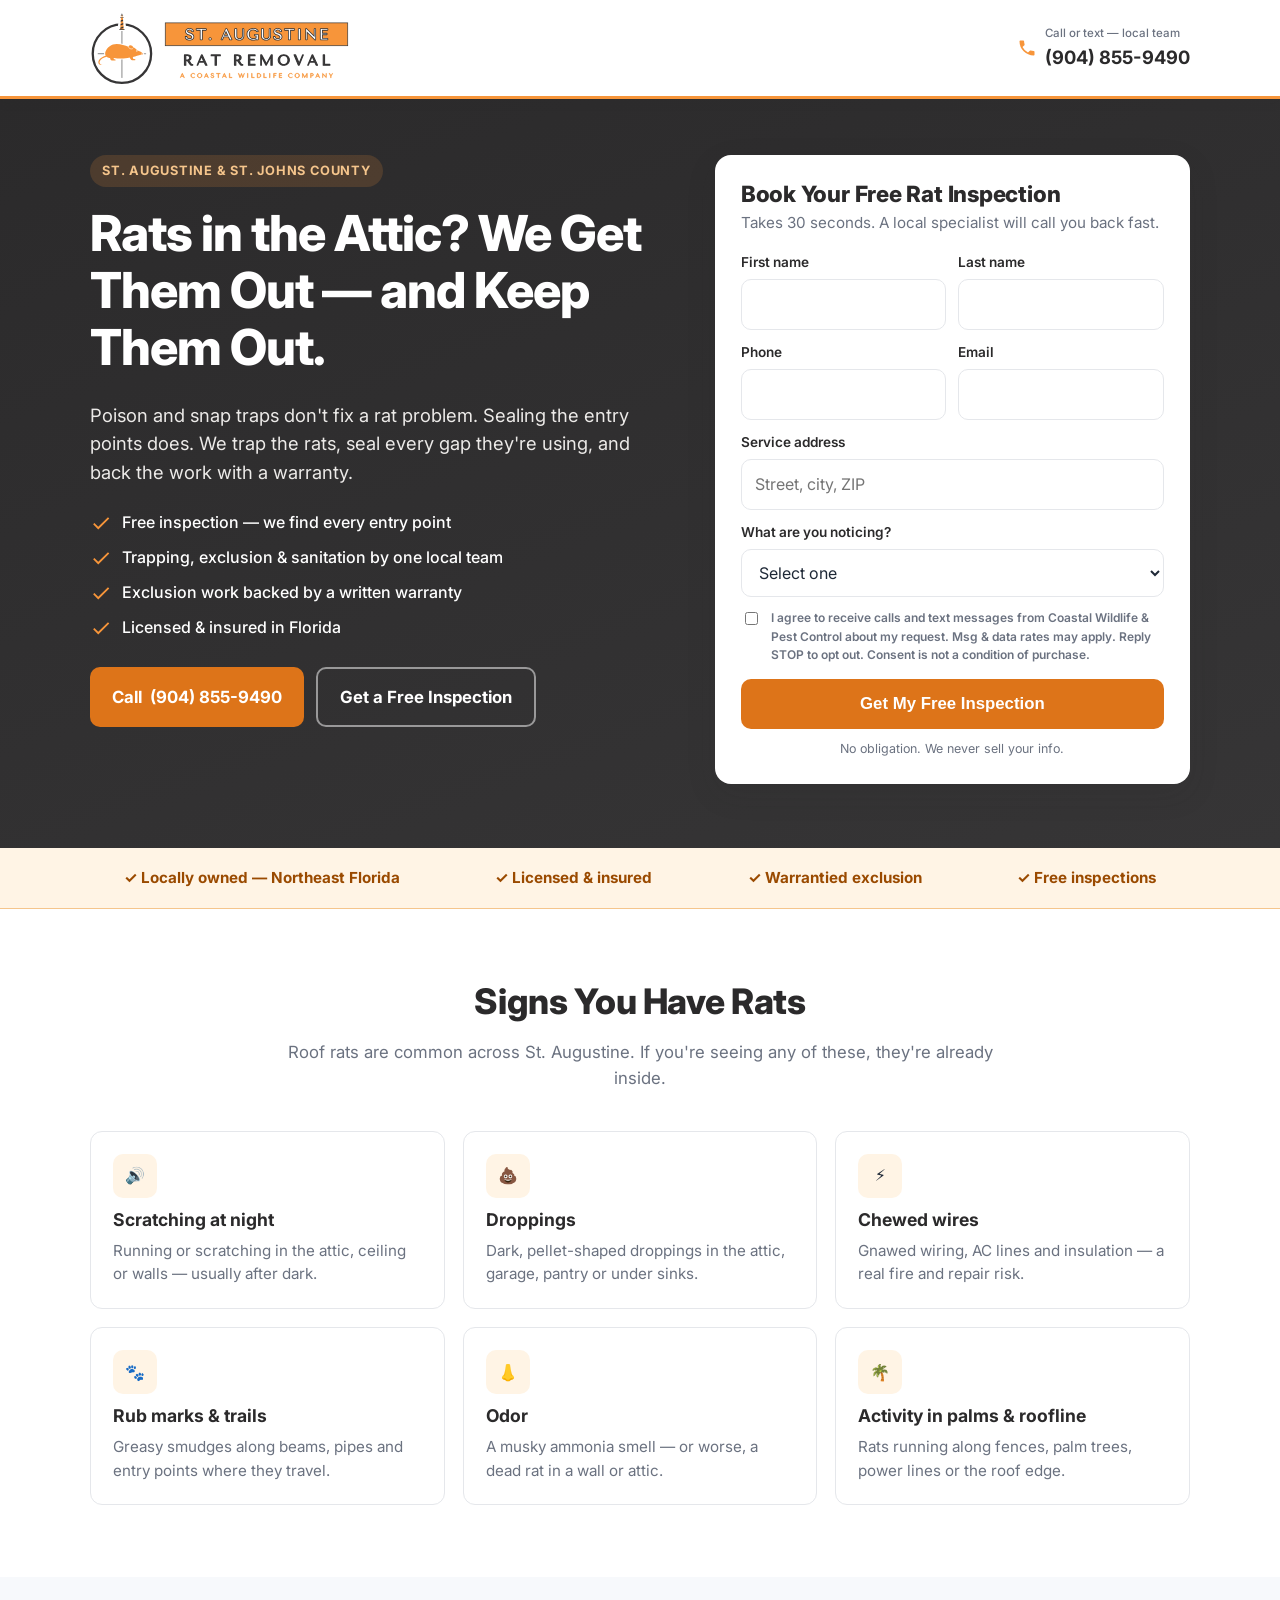
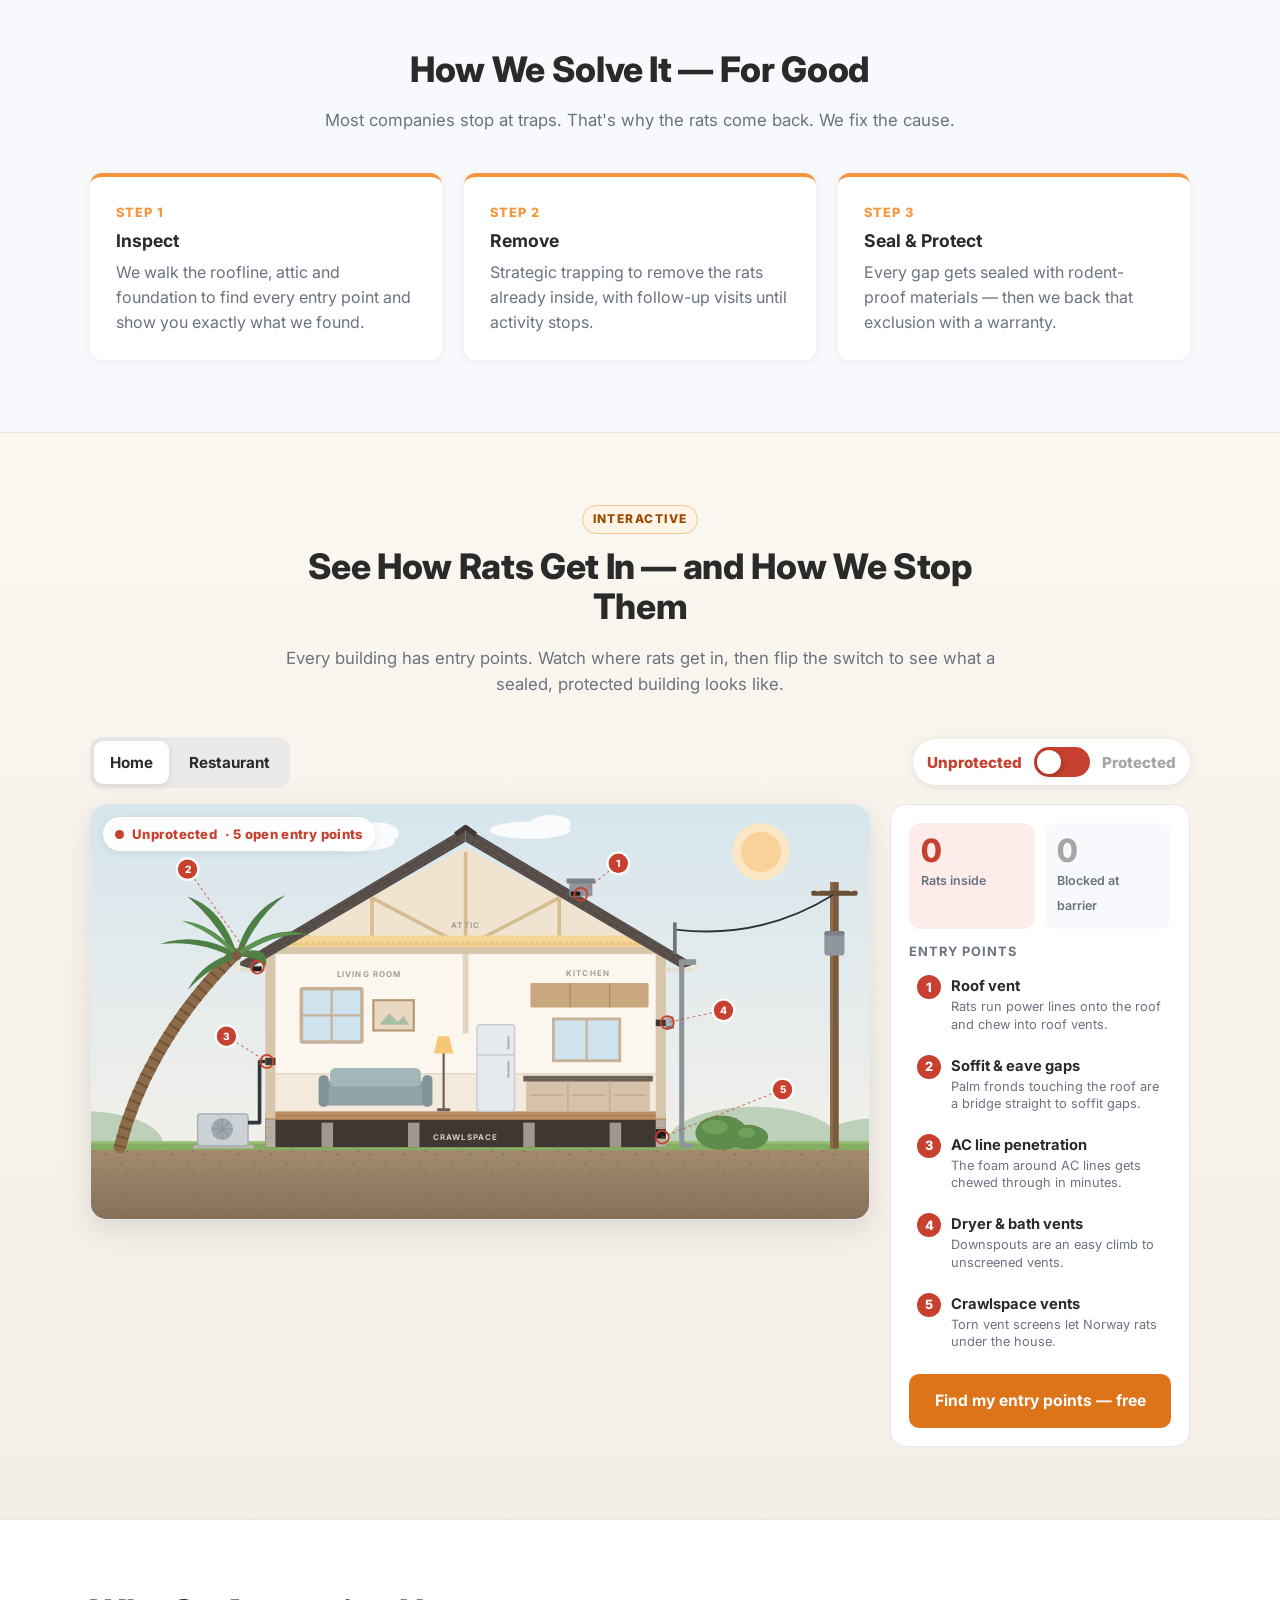
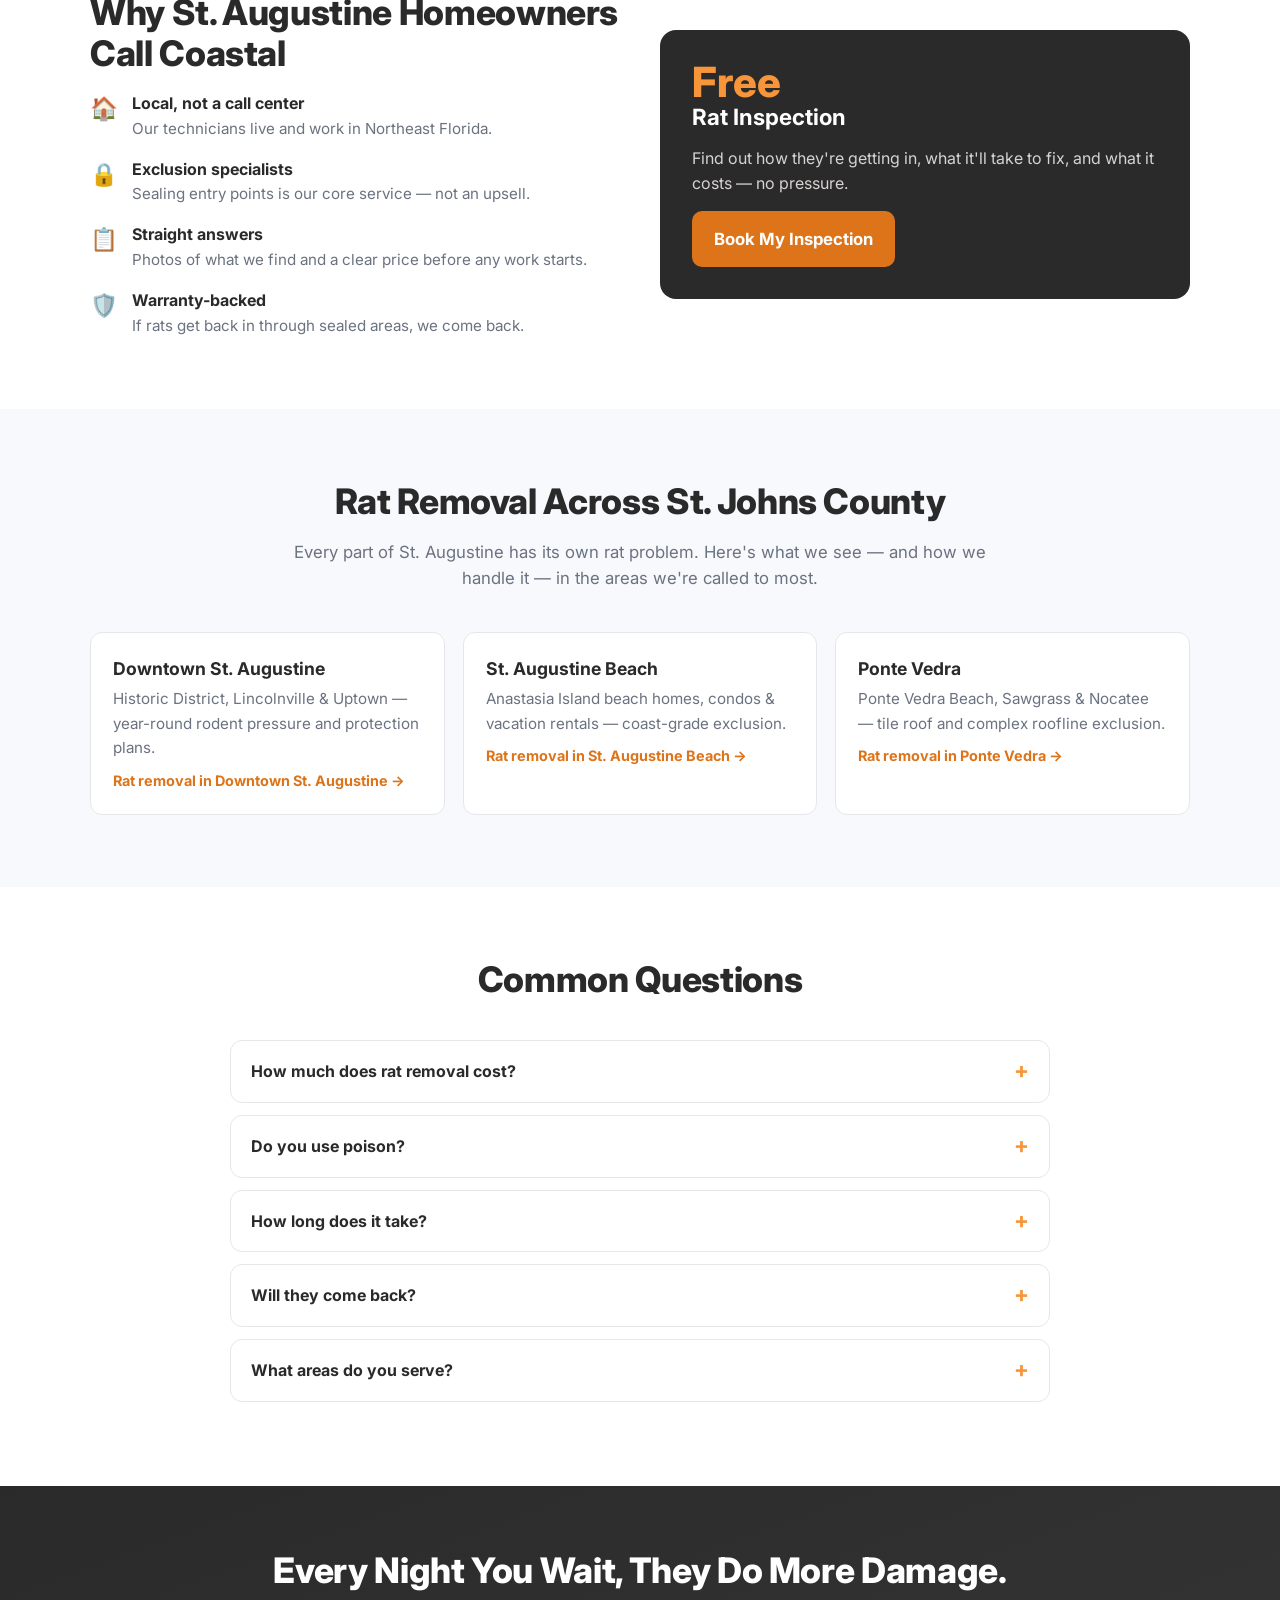
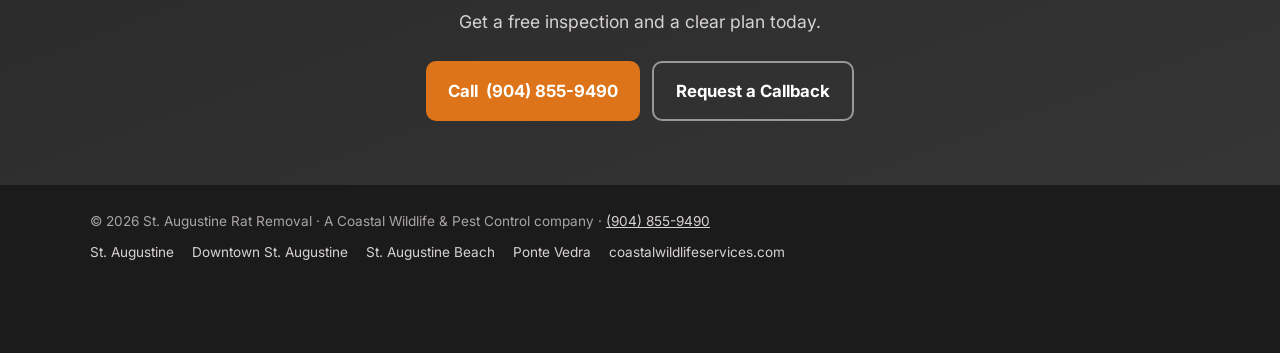
==== commit cf258573: "Add interactive rat entry simulator (home + restaurant) Cutaway SVG scenes with animated rats using " ====
--- a/index.html
+++ b/index.html
@@ -31,9 +31,9 @@
     <a class="brand" href="/">
       <img src="/img/logo-horizontal.svg" width="1140" height="324" alt="St. Augustine Rat Removal — a Coastal Wildlife company">
     </a>
-    <a class="call js-tel" href="#">
+    <a class="call js-tel" href="tel:+19048559490">
       <svg width="20" height="20" viewBox="0 0 24 24" fill="#F7953A" aria-hidden="true"><path d="M6.6 10.8a15.1 15.1 0 0 0 6.6 6.6l2.2-2.2c.3-.3.7-.4 1-.2 1.1.4 2.3.6 3.6.6.6 0 1 .4 1 1V20c0 .6-.4 1-1 1A17 17 0 0 1 3 4c0-.6.4-1 1-1h3.5c.6 0 1 .4 1 1 0 1.3.2 2.5.6 3.6.1.3 0 .7-.2 1z"/></svg>
-      <span><small class="lbl">Call or text — local team</small><span class="num js-phone">Call Now</span></span>
+      <span><small class="lbl">Call or text — local team</small><span class="num js-phone">(904) 855-9490</span></span>
     </a>
   </div>
 </header>
@@ -51,7 +51,7 @@
         <li><svg viewBox="0 0 24 24" fill="#F7953A" aria-hidden="true"><path d="M9 16.2 4.8 12l-1.4 1.4L9 19 21 7l-1.4-1.4z"/></svg>Licensed &amp; insured in Florida</li>
       </ul>
       <div class="hero-ctas">
-        <a class="btn btn-orange js-tel" href="#">Call <span class="js-phone">Now</span></a>
+        <a class="btn btn-orange js-tel" href="tel:+19048559490">Call <span class="js-phone">(904) 855-9490</span></a>
         <a class="btn btn-ghost" href="#quote">Get a Free Inspection</a>
       </div>
     </div>
@@ -94,7 +94,7 @@
         <svg width="56" height="56" viewBox="0 0 24 24" fill="#F7953A" aria-hidden="true"><path d="M12 2a10 10 0 1 0 0 20 10 10 0 0 0 0-20zm-2 15-5-5 1.4-1.4L10 14.2l7.6-7.6L19 8z"/></svg>
         <h2>Got it — we're on it.</h2>
         <p class="sub">A specialist will call you shortly. Need us sooner?</p>
-        <a class="btn btn-orange js-tel" href="#">Call <span class="js-phone">Now</span></a>
+        <a class="btn btn-orange js-tel" href="tel:+19048559490">Call <span class="js-phone">(904) 855-9490</span></a>
       </div>
     </div>
   </div>
@@ -137,6 +137,13 @@
       <div class="step"><h3>Remove</h3><p>Strategic trapping to remove the rats already inside, with follow-up visits until activity stops.</p></div>
       <div class="step"><h3>Seal &amp; Protect</h3><p>Every gap gets sealed with rodent-proof materials — then we back that exclusion with a warranty.</p></div>
     </div>
+  </div>
+</section>
+
+<section class="block simsec" id="how-rats-get-in">
+  <div class="wrap">
+    <div class="center"><span class="kicker">Interactive</span><h2>See How Rats Get In — and How We Stop Them</h2><p>Every building has entry points. Watch where rats get in, then flip the switch to see what a sealed, protected building looks like.</p></div>
+    <div class="ratsim" data-ratsim data-scene="home"></div>
   </div>
 </section>
 
@@ -186,7 +193,7 @@
     <h2>Every Night You Wait, They Do More Damage.</h2>
     <p>Get a free inspection and a clear plan today.</p>
     <div class="hero-ctas" style="justify-content:center">
-      <a class="btn btn-orange js-tel" href="#">Call <span class="js-phone">Now</span></a>
+      <a class="btn btn-orange js-tel" href="tel:+19048559490">Call <span class="js-phone">(904) 855-9490</span></a>
       <a class="btn btn-ghost" href="#quote">Request a Callback</a>
     </div>
   </div>
@@ -194,16 +201,18 @@
 
 <footer>
   <div class="wrap">
-    <span>© <span id="yr"></span> St. Augustine Rat Removal · A Coastal Wildlife &amp; Pest Control company · <a class="js-tel" href="#"><span class="js-phone">Call</span></a></span>
+    <span>© <span id="yr"></span> St. Augustine Rat Removal · A Coastal Wildlife &amp; Pest Control company · <a class="js-tel" href="tel:+19048559490"><span class="js-phone">(904) 855-9490</span></a></span>
     <nav class="links" aria-label="Service areas"><a href="/">St. Augustine</a> <a href="/downtown-st-augustine/">Downtown St. Augustine</a> <a href="/st-augustine-beach/">St. Augustine Beach</a> <a href="/ponte-vedra/">Ponte Vedra</a> <a href="https://coastalwildlifeservices.com">coastalwildlifeservices.com</a></nav>
   </div>
 </footer>
 
 <div class="mbar">
-  <a class="btn btn-orange js-tel" href="#">📞 Call Now</a>
+  <a class="btn btn-orange js-tel" href="tel:+19048559490">📞 Call Now</a>
   <a class="btn btn-navy" href="#quote">Free Inspection</a>
 </div>
 
-<script src="/assets/site.js"></script>
+<script src="/assets/site.js?v=3"></script>
+<script src="/assets/rat-sim.js?v=3" defer></script>
+<script src="https://cdn.callrail.com/companies/403239938/b31ee02e3ae59db658df/12/swap.js"></script>
 </body>
 </html>
--- a/assets/site.css
+++ b/assets/site.css
@@ -183,3 +183,93 @@
   .compare{font-size:.9rem}
   .compare th,.compare td{padding:11px 12px}
 }
+
+/* ===== Rat entry simulator ===== */
+.ratsim{--rs-bad:#C8402F;--rs-good:#DD7419}
+.rs-controls{display:flex;flex-wrap:wrap;gap:12px 18px;align-items:center;justify-content:space-between;margin-bottom:16px}
+.rs-seg{display:inline-flex;background:#ECEAE8;border-radius:12px;padding:4px;gap:4px}
+.rs-seg button{font:inherit;font-weight:700;font-size:.95rem;border:0;background:transparent;color:var(--navy);padding:10px 16px;border-radius:9px;cursor:pointer}
+.rs-seg button.on{background:#fff;box-shadow:0 2px 8px rgba(43,42,43,.12)}
+.rs-switch{display:inline-flex;align-items:center;gap:12px;font:inherit;border:0;background:#fff;border-radius:999px;padding:8px 14px;cursor:pointer;box-shadow:0 2px 10px rgba(43,42,43,.1)}
+.rs-switch-lbl{font-weight:800;font-size:.95rem;transition:color .25s}
+.rs-off{color:var(--rs-bad)}.rs-on{color:#A8A5A3}
+.rs-safe .rs-off{color:#A8A5A3}.rs-safe .rs-on{color:var(--rs-good)}
+.rs-track{position:relative;width:56px;height:30px;border-radius:999px;background:var(--rs-bad);transition:background .3s}
+.rs-safe .rs-track{background:var(--rs-good)}
+.rs-knob{position:absolute;top:3px;left:3px;width:24px;height:24px;border-radius:50%;background:#fff;box-shadow:0 2px 6px rgba(0,0,0,.25);transition:transform .3s cubic-bezier(.3,1.4,.5,1)}
+.rs-safe .rs-knob{transform:translateX(26px)}
+.rs-hint .rs-switch{animation:rsNudge 1.6s ease-in-out infinite}
+@keyframes rsNudge{0%,100%{box-shadow:0 2px 10px rgba(43,42,43,.1)}50%{box-shadow:0 0 0 6px rgba(247,149,58,.35)}}
+
+.rs-body{display:grid;grid-template-columns:1fr 300px;gap:20px;align-items:start}
+.rs-stage{position:relative;border-radius:16px;overflow:hidden;background:#EFF3F5;box-shadow:0 10px 30px rgba(43,42,43,.12);border:1px solid var(--line)}
+.rs-stage svg{display:block;width:100%;height:auto}
+.rs-badge{position:absolute;top:12px;left:12px;z-index:2;display:flex;align-items:center;gap:8px;background:rgba(255,255,255,.94);color:var(--rs-bad);font-weight:800;font-size:.82rem;letter-spacing:.02em;padding:7px 12px;border-radius:999px;box-shadow:0 2px 8px rgba(0,0,0,.08)}
+.rs-safe .rs-badge{color:var(--orange-dk)}
+.rs-dot{width:9px;height:9px;border-radius:50%;background:var(--rs-bad);animation:rsBlink 1.2s infinite}
+.rs-safe .rs-dot{background:var(--rs-good);animation:none}
+@keyframes rsBlink{50%{opacity:.25}}
+.rs-toast{position:absolute;left:50%;bottom:14px;transform:translate(-50%,10px);background:var(--navy);color:#fff;font-weight:600;font-size:.88rem;padding:9px 14px;border-radius:10px;opacity:0;transition:opacity .25s,transform .25s;pointer-events:none;max-width:90%;text-align:center}
+.rs-toast.show{opacity:1;transform:translate(-50%,0)}
+
+.rs-panel{background:#fff;border:1px solid var(--line);border-radius:16px;padding:18px}
+.rs-stats{display:grid;grid-template-columns:1fr 1fr;gap:10px;margin-bottom:16px}
+.rs-stat{border-radius:12px;padding:12px;background:var(--soft);transition:background .3s,opacity .3s}
+.rs-stat b{display:block;font-size:2rem;line-height:1;font-weight:800;font-variant-numeric:tabular-nums}
+.rs-stat span{font-size:.78rem;color:var(--muted);font-weight:600}
+.rs-stat-in b{color:var(--rs-bad)}.rs-stat-bl b{color:#A8A5A3}
+.ratsim:not(.rs-safe) .rs-stat-in{background:#FDECEA}
+.rs-safe .rs-stat-in b{color:#A8A5A3}.rs-safe .rs-stat-bl{background:var(--cream)}.rs-safe .rs-stat-bl b{color:var(--rs-good)}
+.rs-ph{font-size:.8rem;text-transform:uppercase;letter-spacing:.08em;color:var(--muted);margin:0 0 8px}
+.rs-list{list-style:none;margin:0 0 16px;padding:0;display:grid;gap:6px}
+.rs-list li{display:flex;gap:10px;align-items:flex-start;padding:8px;border-radius:10px;transition:background .3s}
+.rs-list b{display:block;font-size:.92rem;color:var(--navy)}
+.rs-list small{display:block;font-size:.8rem;line-height:1.35;color:var(--muted)}
+.rs-fix{display:none!important;color:var(--orange-dk)!important;font-weight:700}
+.rs-safe .rs-pr{display:none}.rs-safe .rs-fix{display:block!important}
+.rs-num{flex:0 0 24px;height:24px;border-radius:50%;background:var(--rs-bad);color:#fff;font-weight:800;font-size:.8rem;display:grid;place-items:center;transition:background .3s}
+.rs-safe .rs-num{background:var(--rs-good)}
+.rs-list li.hit{animation:rsHitBad .9s ease-out}
+.rs-safe .rs-list li.hit{animation:rsHitGood .9s ease-out}
+@keyframes rsHitBad{0%{background:#FBD9D4}100%{background:transparent}}
+@keyframes rsHitGood{0%{background:#FFE7CC}100%{background:transparent}}
+.rs-cta{width:100%;font-size:.98rem}
+
+/* SVG parts */
+.rs-lbl{font:700 11px Inter,system-ui,sans-serif;letter-spacing:.14em;fill:#A99E92}
+.rs-lbl-dark{fill:#D6CCC0}
+.rs-sign{font:800 15px Inter,system-ui,sans-serif;fill:#F7953A;letter-spacing:.08em}
+.rs-sh-line{fill:none;stroke:#F7953A;stroke-width:4;stroke-linejoin:round;stroke-dasharray:1;stroke-dashoffset:1;transition:stroke-dashoffset 1.2s cubic-bezier(.6,0,.3,1)}
+.rs-sh-glow{fill:none;stroke:#F7953A;stroke-width:16;opacity:0;transition:opacity .8s .5s}
+.rs-sh-fill{fill:#F7953A;opacity:0;transition:opacity .8s .6s}
+.rs-safe .rs-sh-line{stroke-dashoffset:0}
+.rs-safe .rs-sh-glow{opacity:.35;animation:rsGlow 2.4s ease-in-out 1.3s infinite}
+.rs-safe .rs-sh-fill{opacity:.05}
+@keyframes rsGlow{50%{opacity:.18}}
+.rs-seal rect{transform-box:fill-box;transform-origin:center;transform:scale(0);transition:transform .4s cubic-bezier(.3,1.5,.5,1)}
+.rs-safe .rs-seal rect{transform:scale(1)}
+.rs-hole-ring{fill:none;stroke:var(--rs-bad);stroke-width:2.5;transform-box:fill-box;transform-origin:center;animation:rsPulse 1.4s ease-out infinite}
+.rs-safe .rs-hole{display:none}
+@keyframes rsPulse{0%{transform:scale(.6);opacity:1}100%{transform:scale(2.2);opacity:0}}
+.rs-lead{stroke:var(--rs-bad);stroke-width:1.5;stroke-dasharray:4 4;opacity:.7}
+.rs-mk{fill:var(--rs-bad);stroke:#fff;stroke-width:3;transform-box:fill-box;transform-origin:center;transition:fill .3s}
+.rs-mk-t{font:800 14px Inter,system-ui,sans-serif;fill:#fff;pointer-events:none}
+.rs-safe .rs-mk{fill:var(--rs-good)}.rs-safe .rs-lead{stroke:var(--rs-good)}
+.rs-mark.hit .rs-mk{animation:rsPop .5s ease-out}
+@keyframes rsPop{40%{transform:scale(1.35)}}
+.rs-fx-bad{fill:none;stroke:var(--rs-bad);stroke-width:3}
+.rs-fx-good{fill:none;stroke:var(--rs-good);stroke-width:3.5}
+.rs-instant *{transition:none!important}
+
+@media (max-width:980px){.rs-body{grid-template-columns:1fr}.rs-panel{display:grid;grid-template-columns:1fr;}}
+@media (max-width:600px){
+  .rs-controls{justify-content:center}
+  .rs-seg button{padding:9px 12px;font-size:.9rem}
+  .rs-badge{font-size:.7rem;padding:5px 9px;top:8px;left:8px}
+  .rs-bd{display:none}
+  .rs-toast{font-size:.78rem;bottom:8px}
+  .rs-stat b{font-size:1.6rem}
+}
+@media (prefers-reduced-motion:reduce){.rs-hole-ring,.rs-dot,.rs-hint .rs-switch,.rs-safe .rs-sh-glow{animation:none}}
+.simsec{background:linear-gradient(180deg,#FBF7F1 0%,#F3EEE6 100%);border-top:1px solid #EFE6DA;border-bottom:1px solid #EFE6DA}
+.kicker{display:inline-block;font-size:.75rem;font-weight:800;letter-spacing:.12em;text-transform:uppercase;color:var(--orange-dk);background:var(--cream);border:1px solid #F5C58C;padding:4px 10px;border-radius:999px;margin-bottom:12px}
